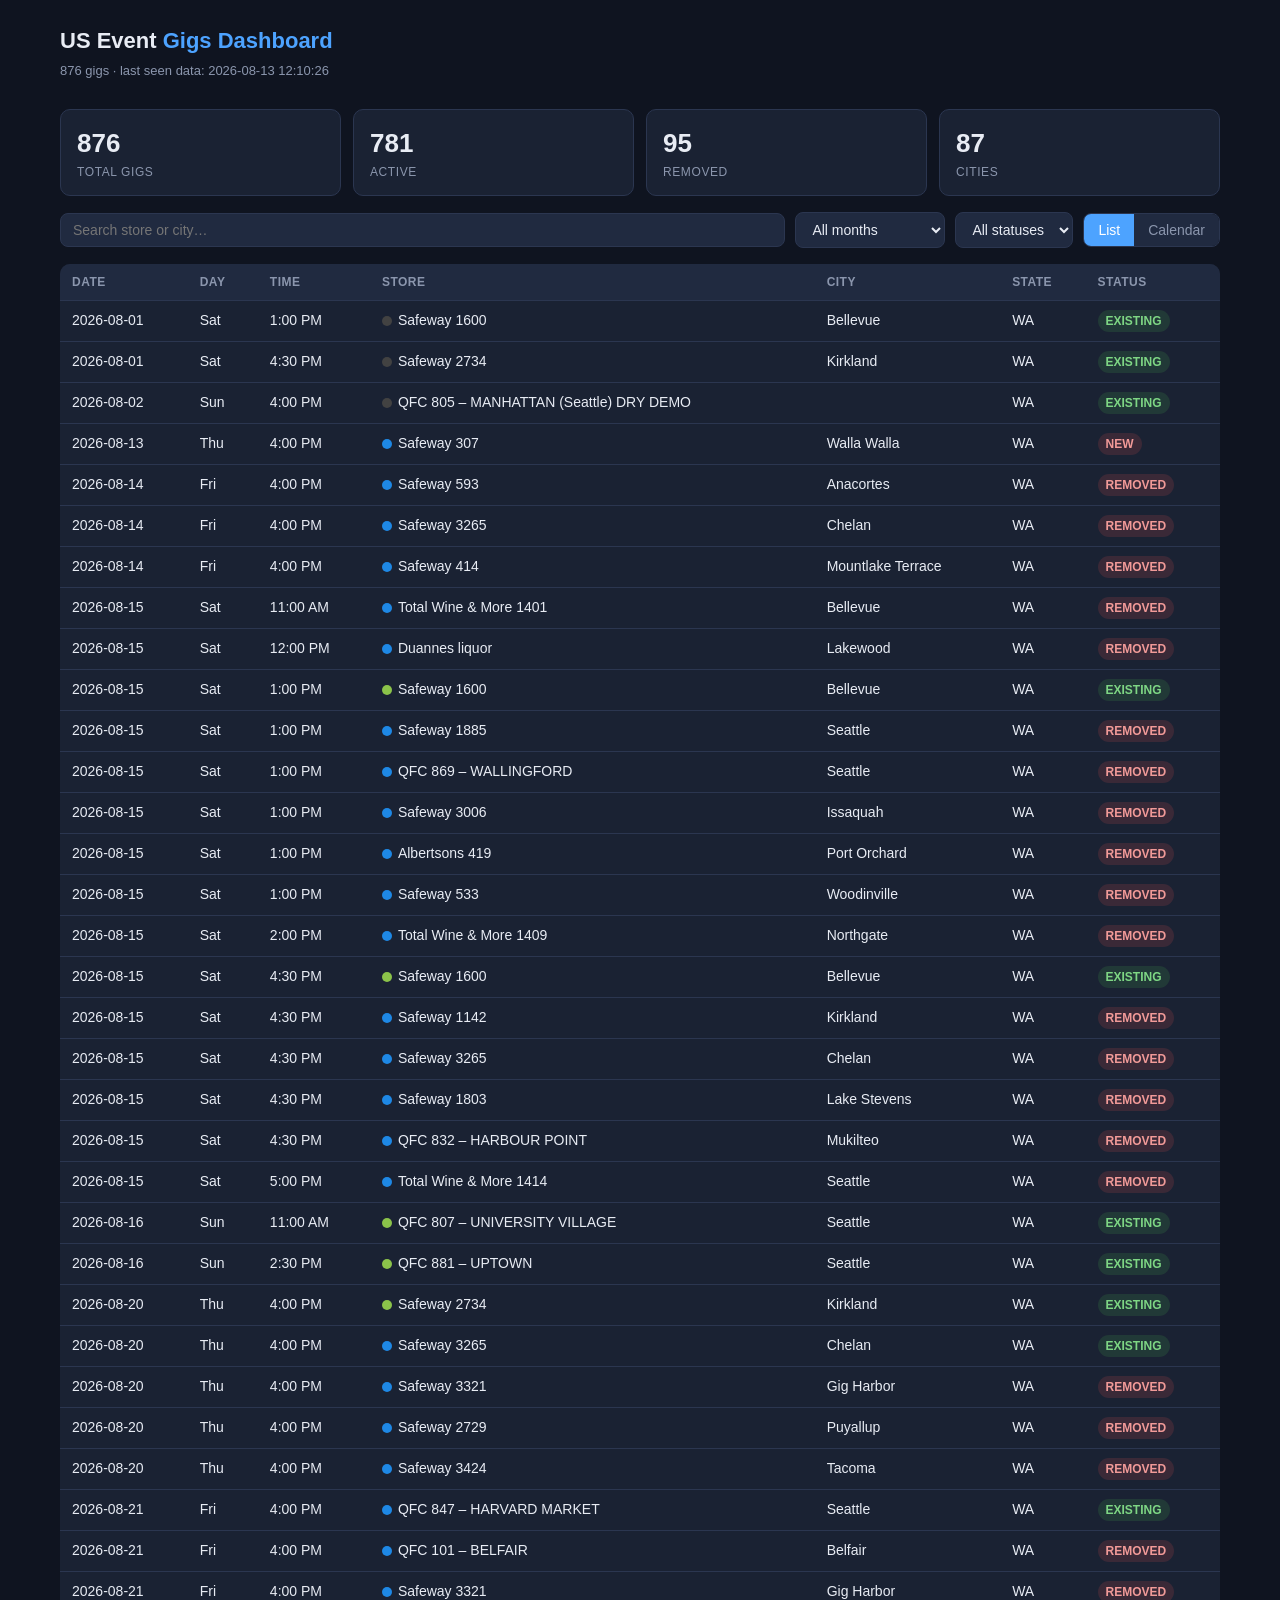
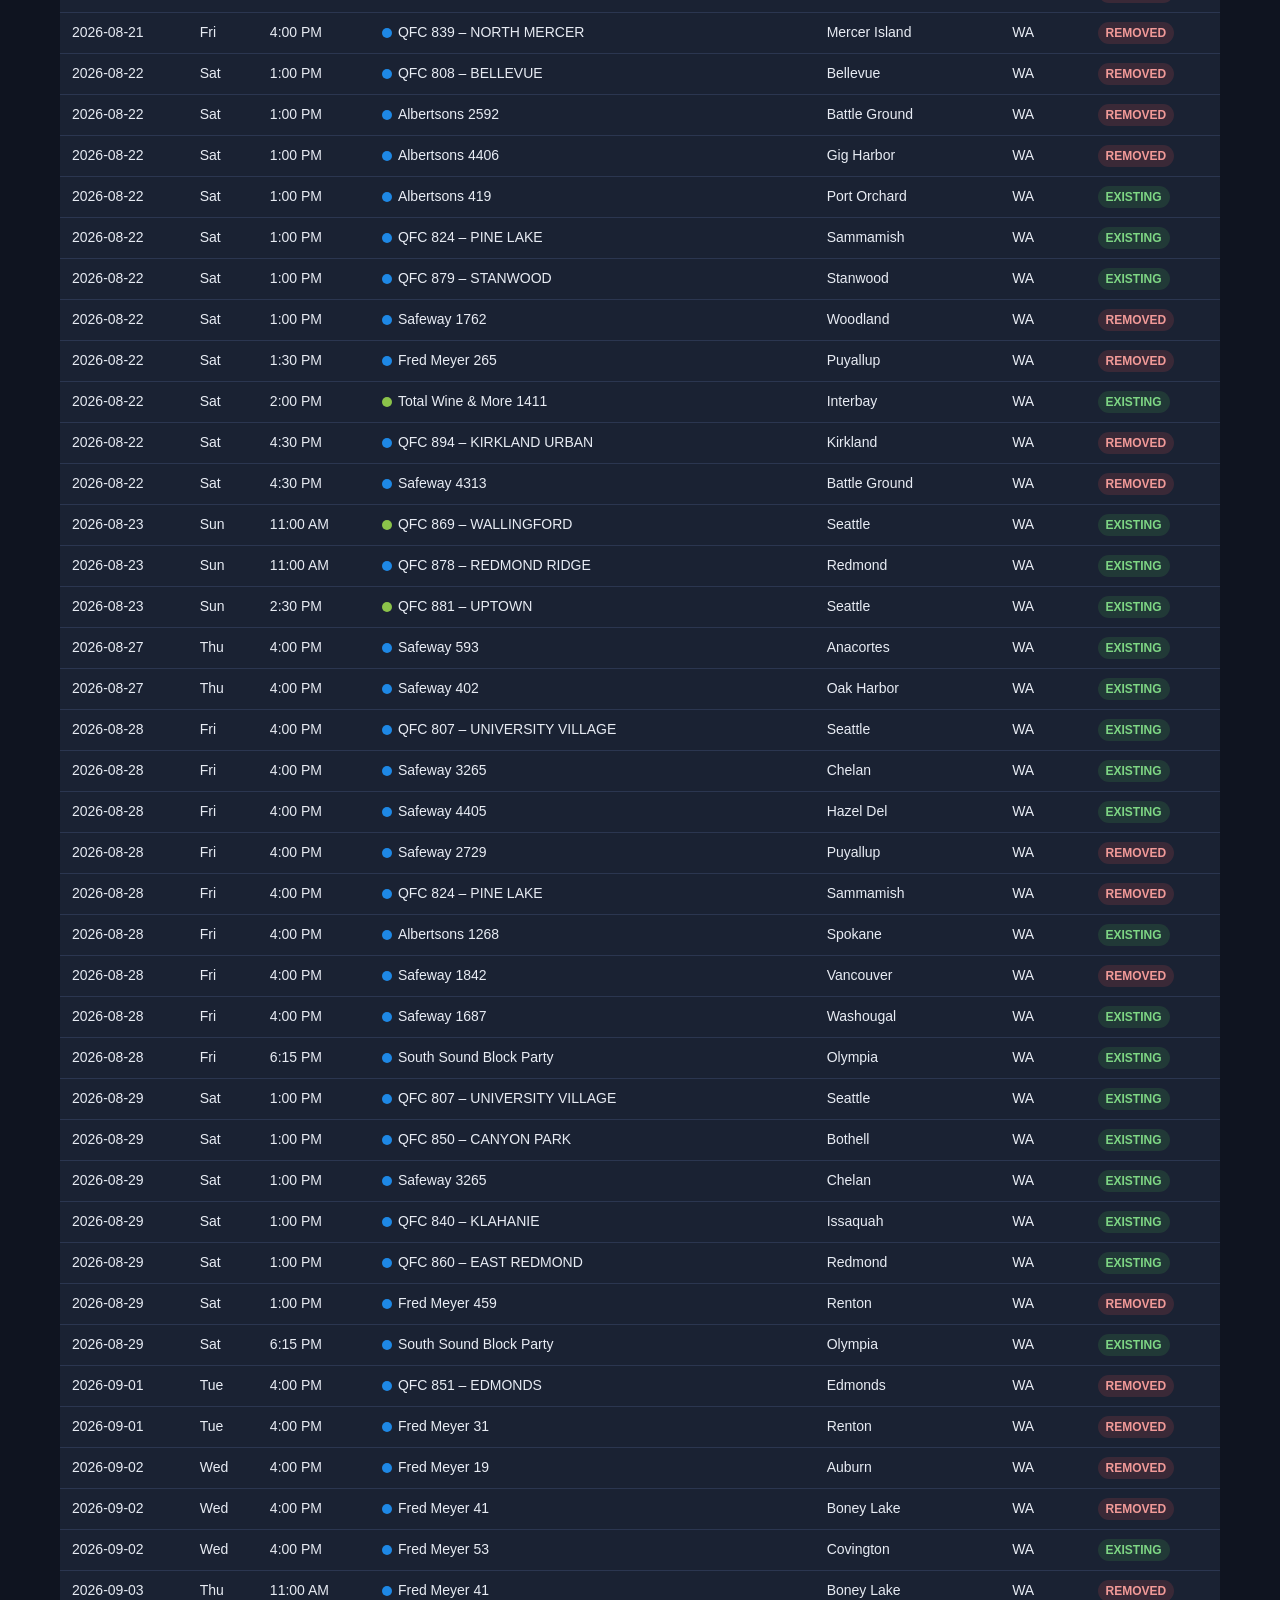
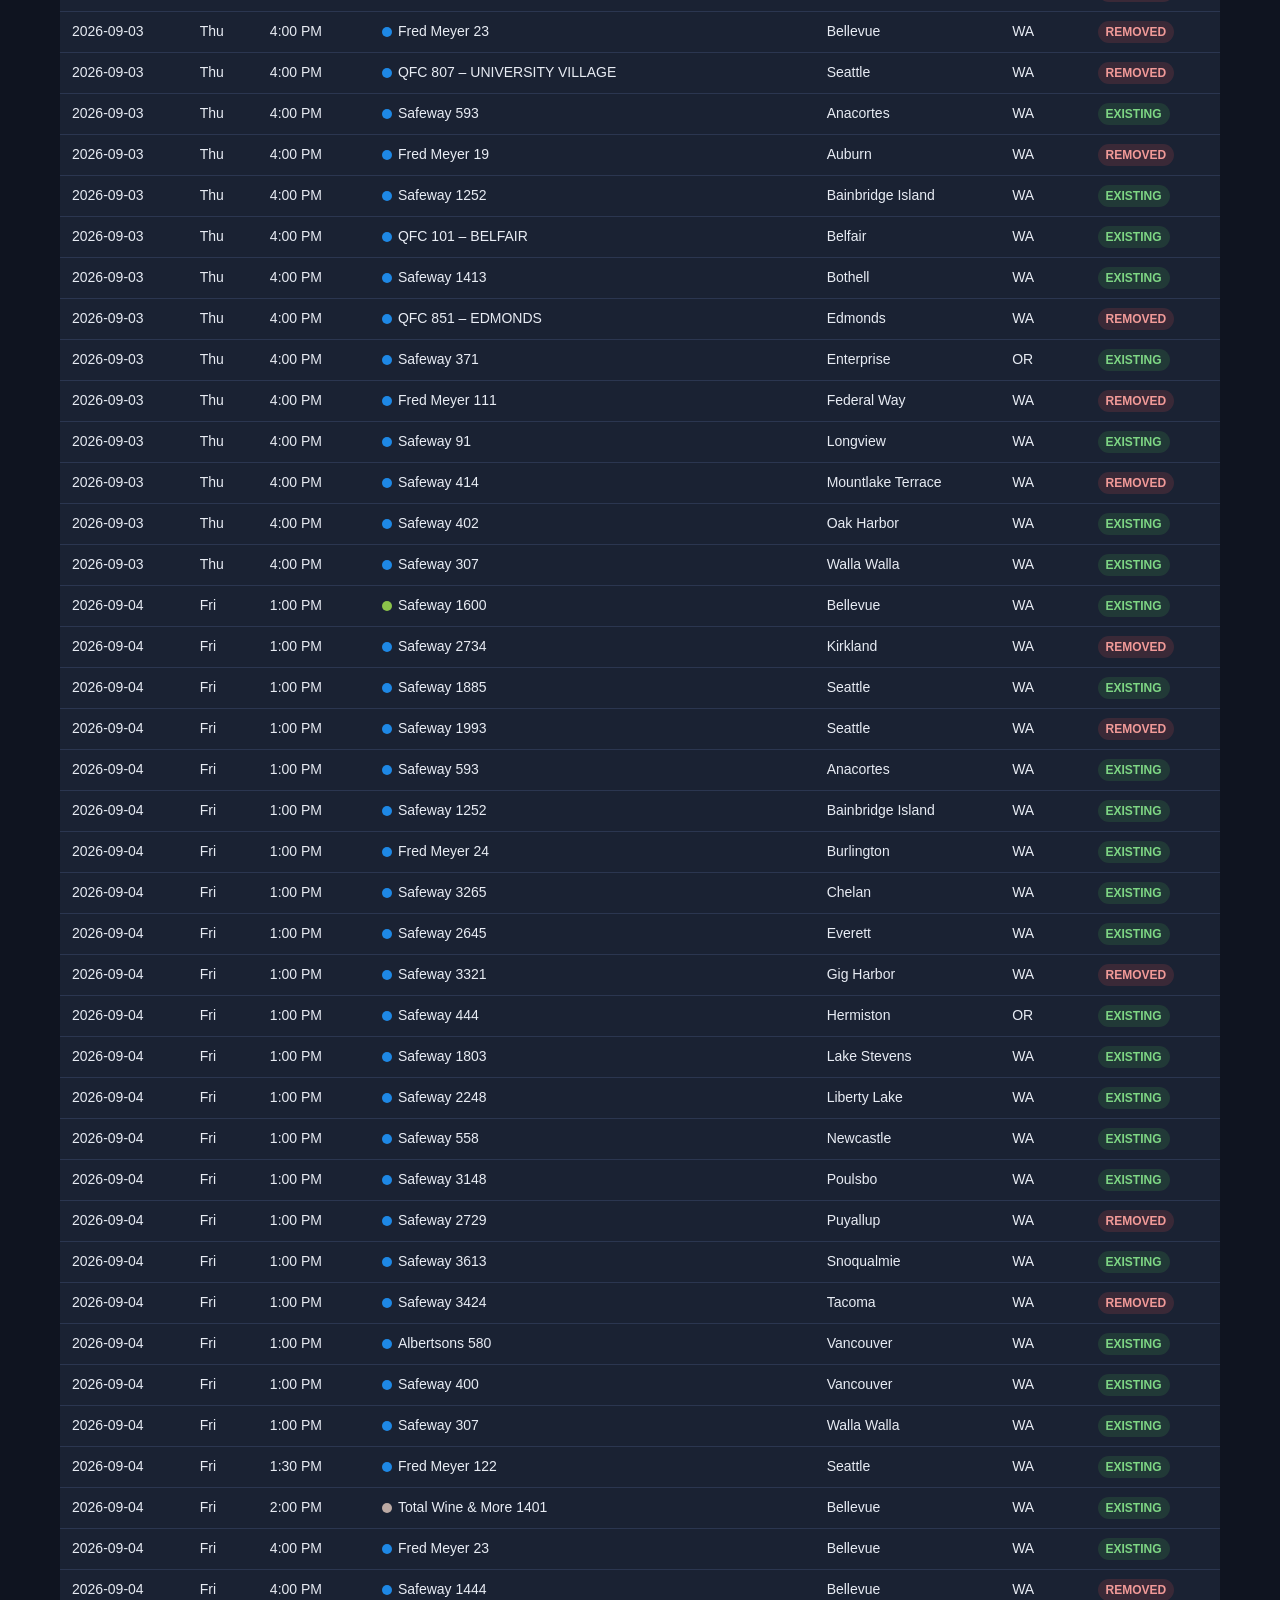
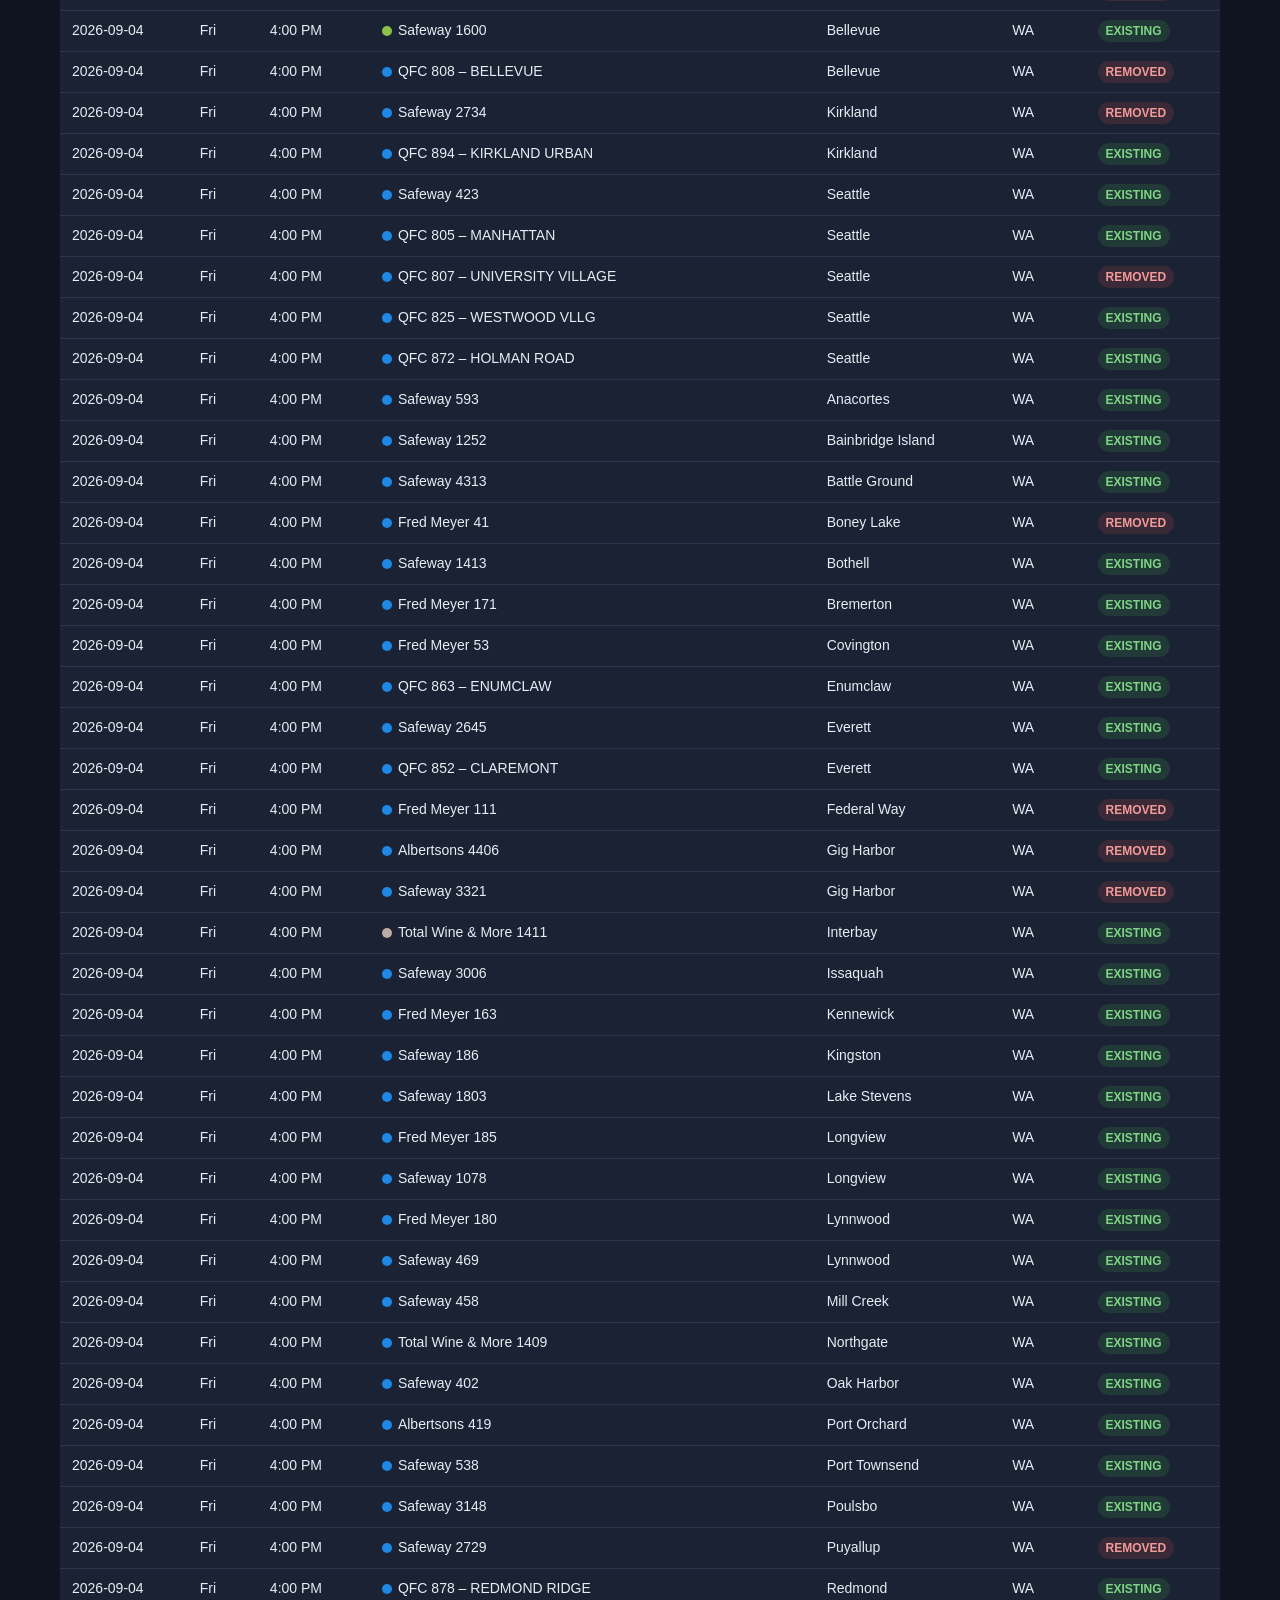
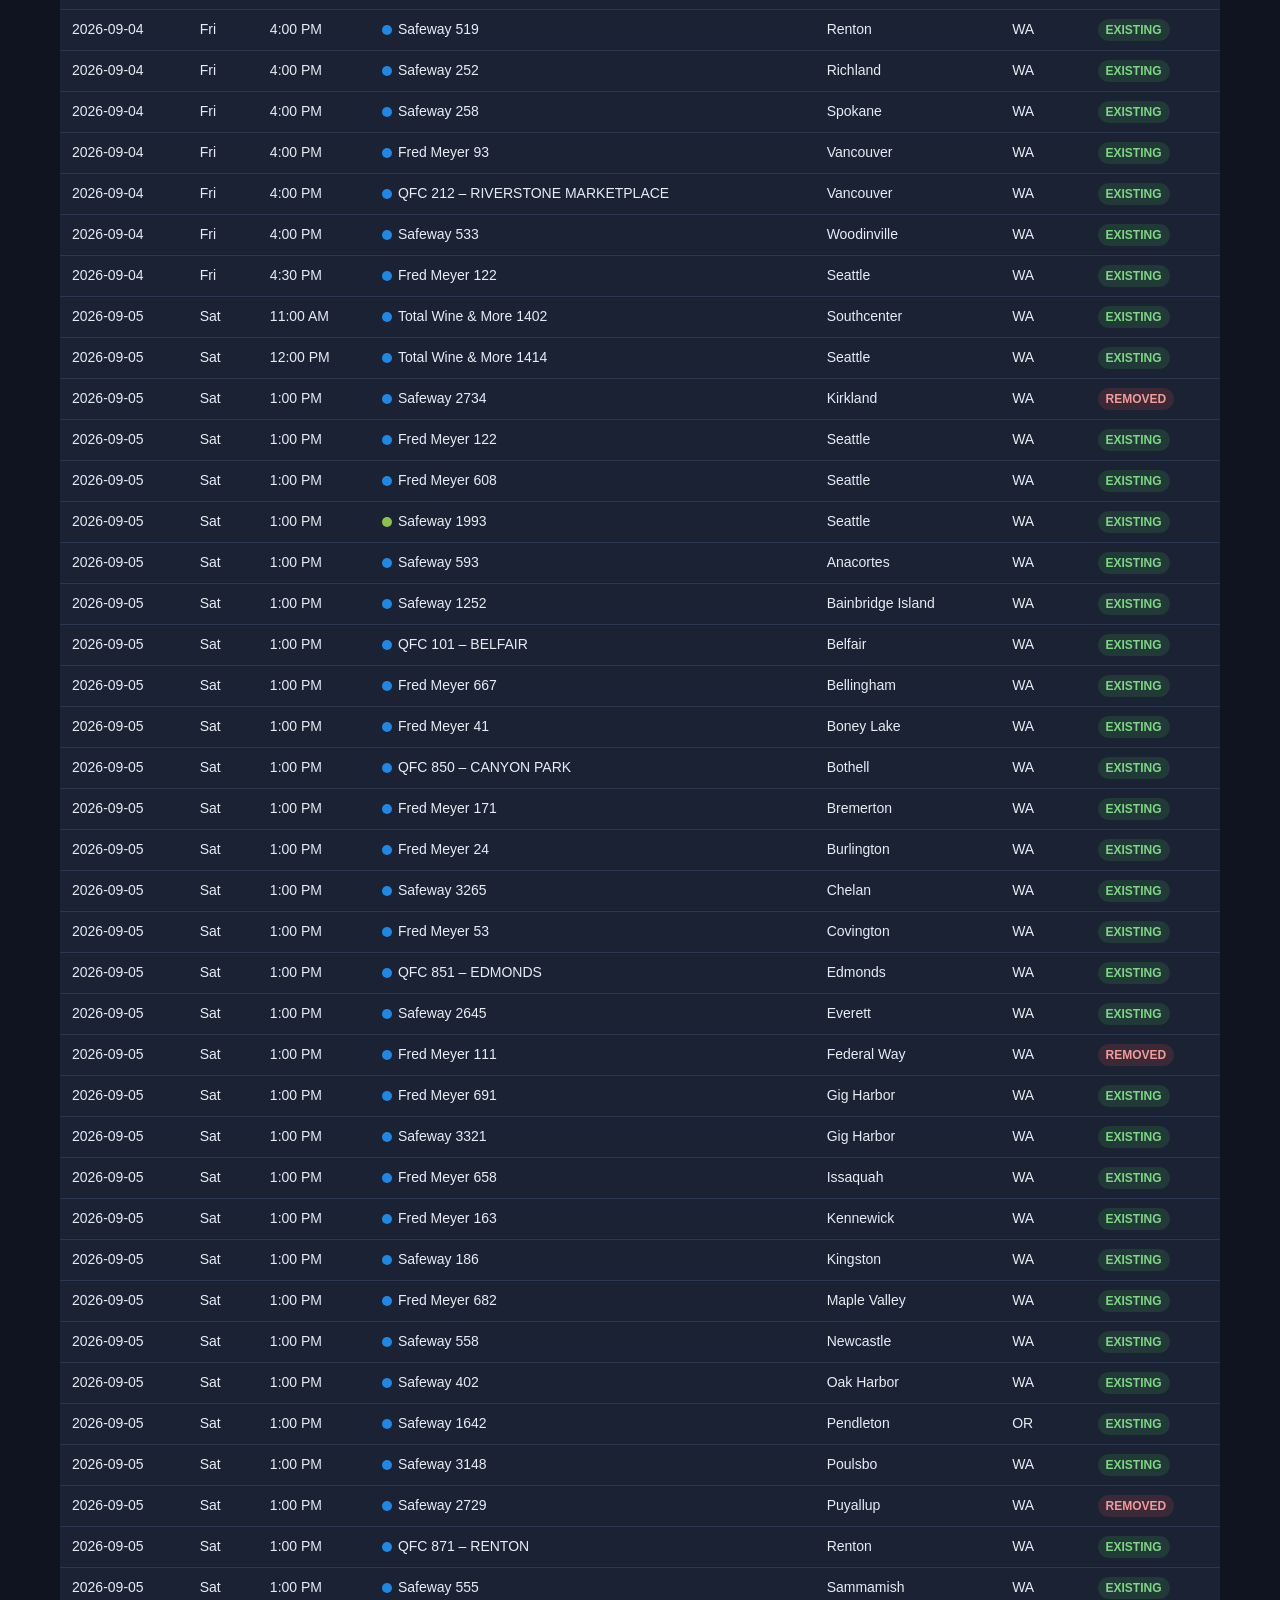
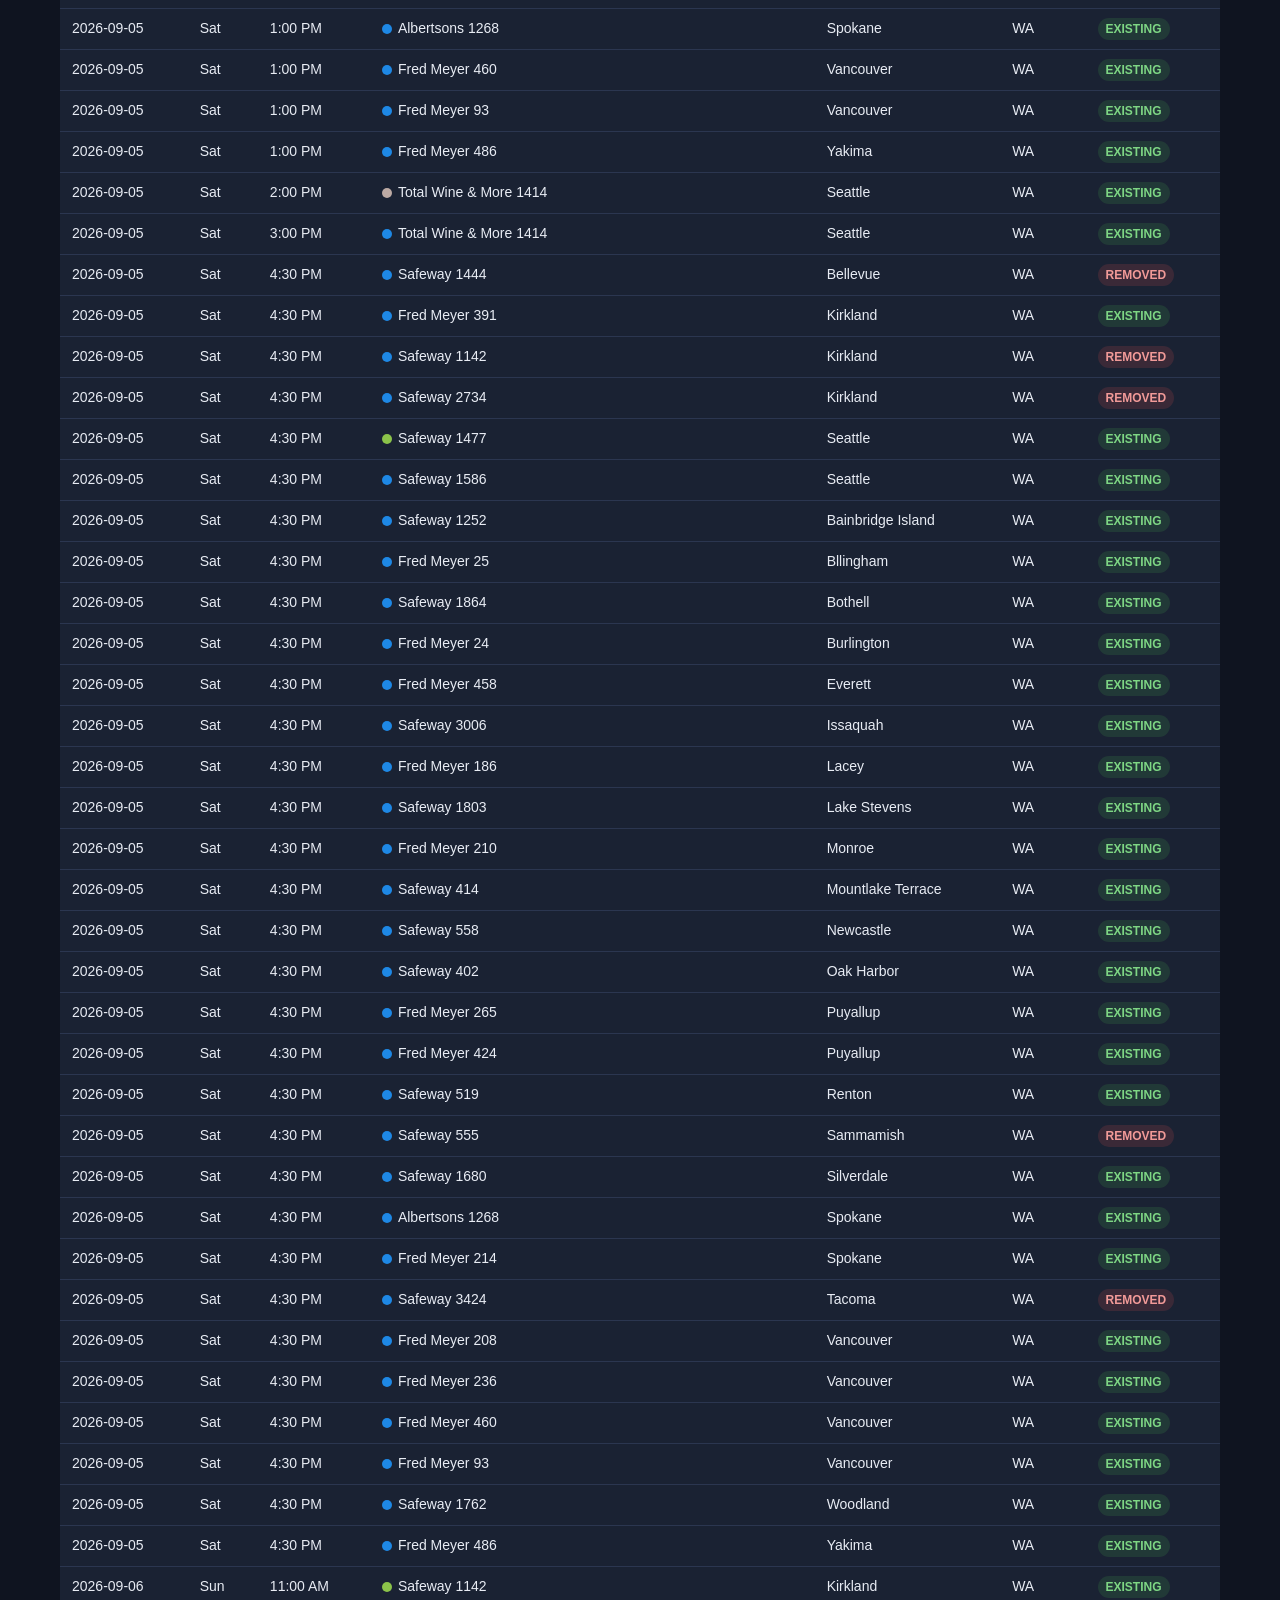
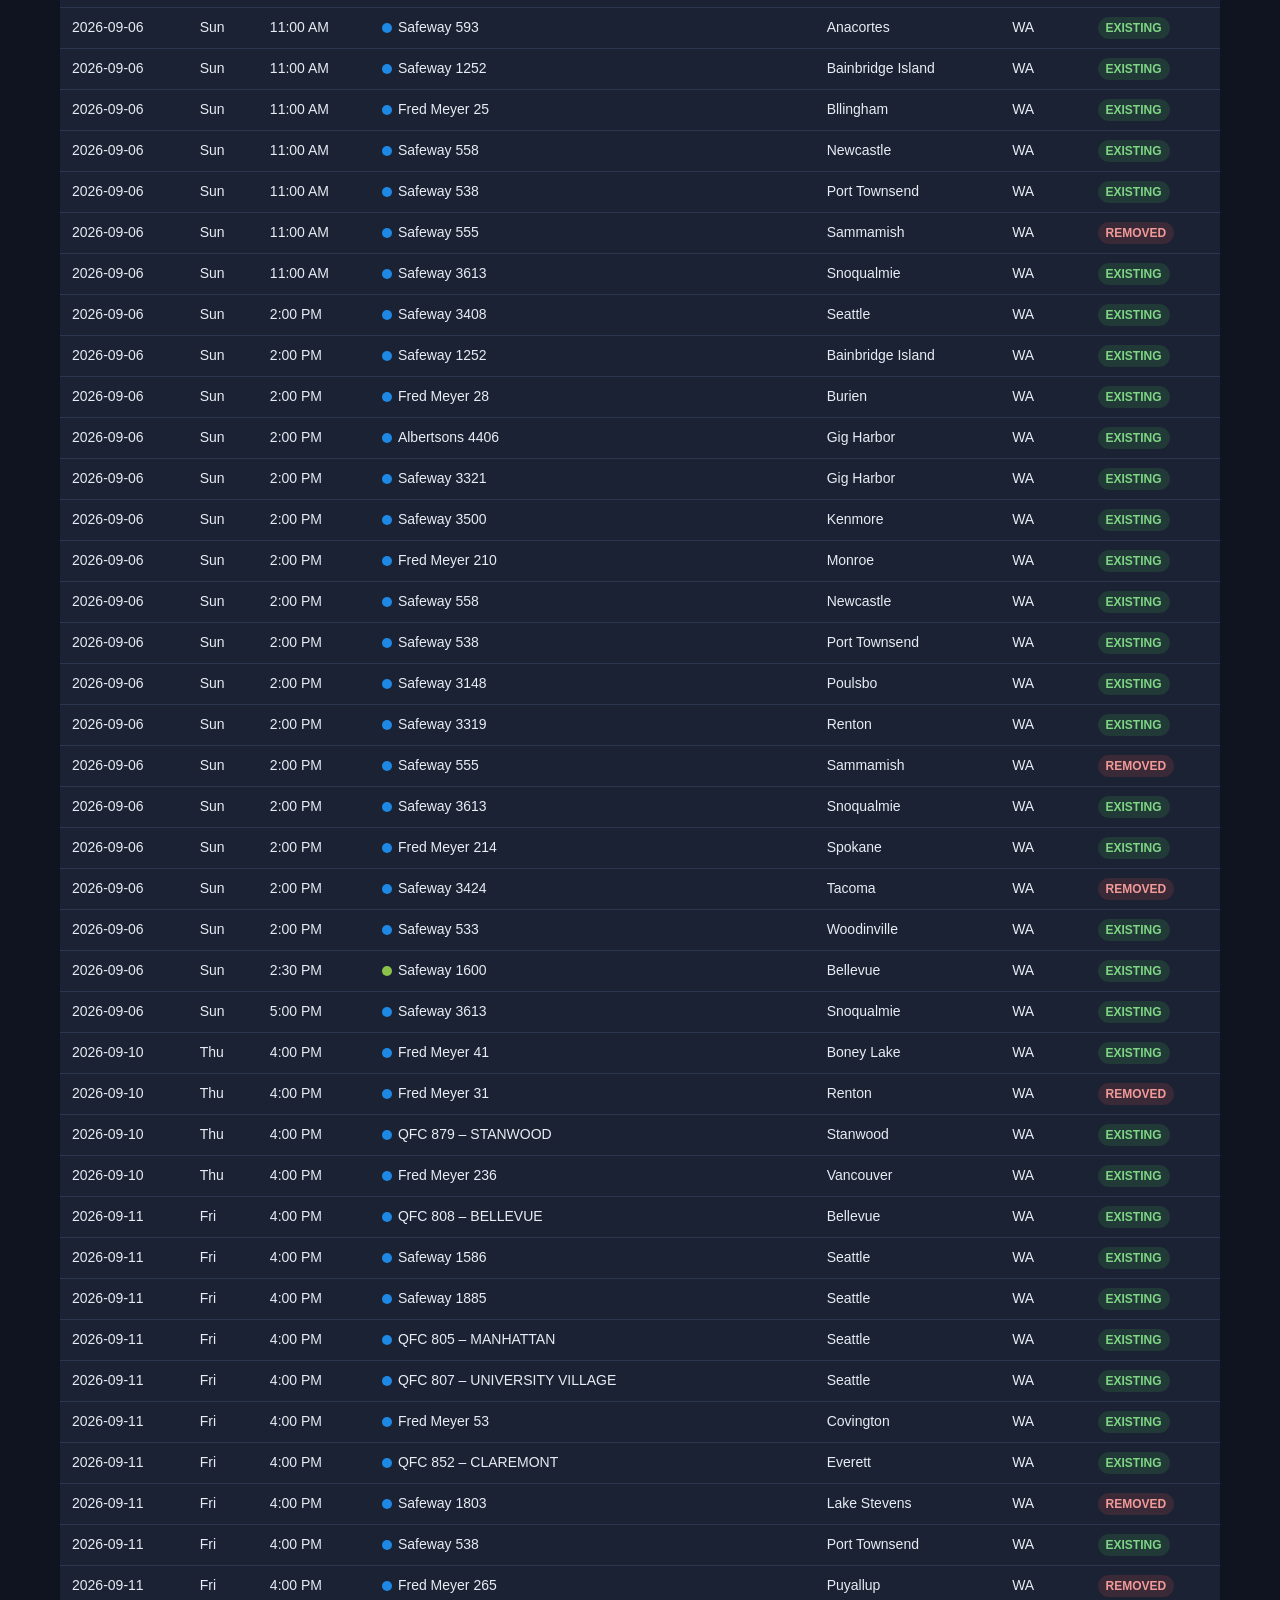
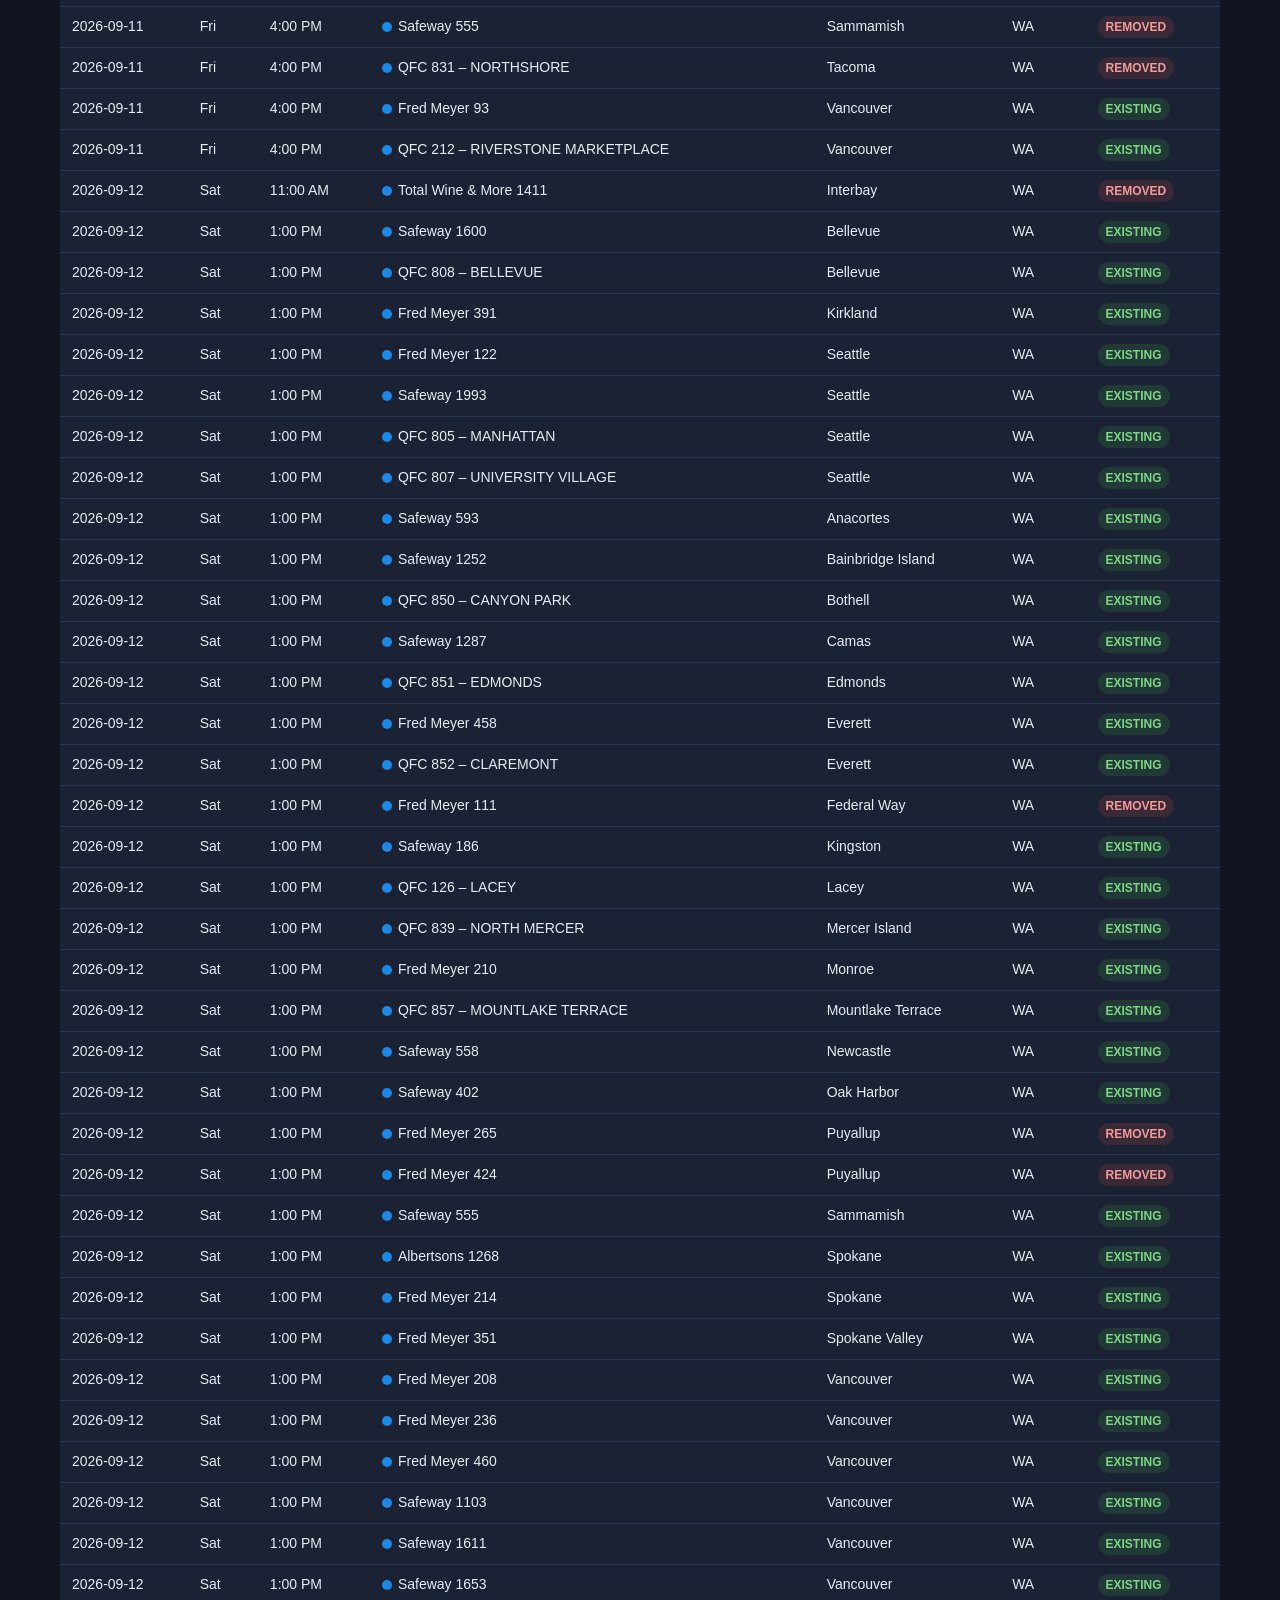
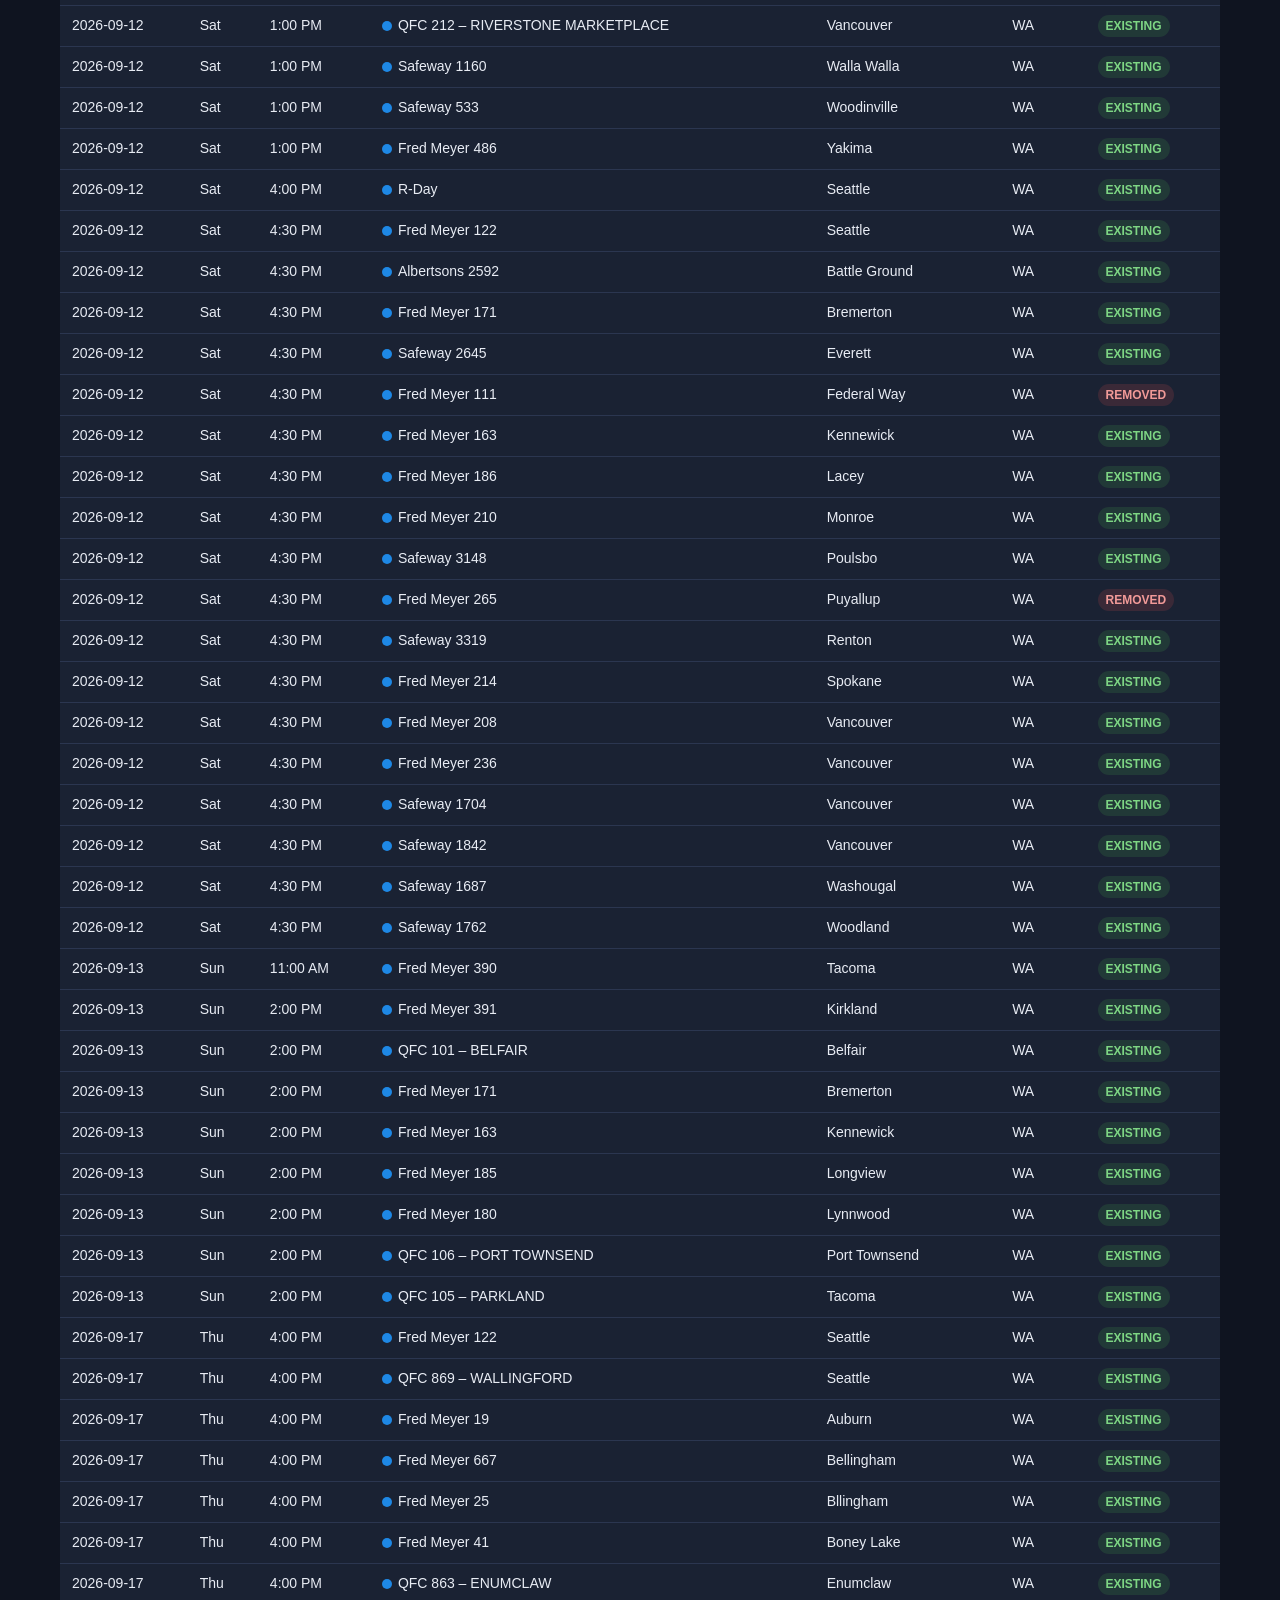
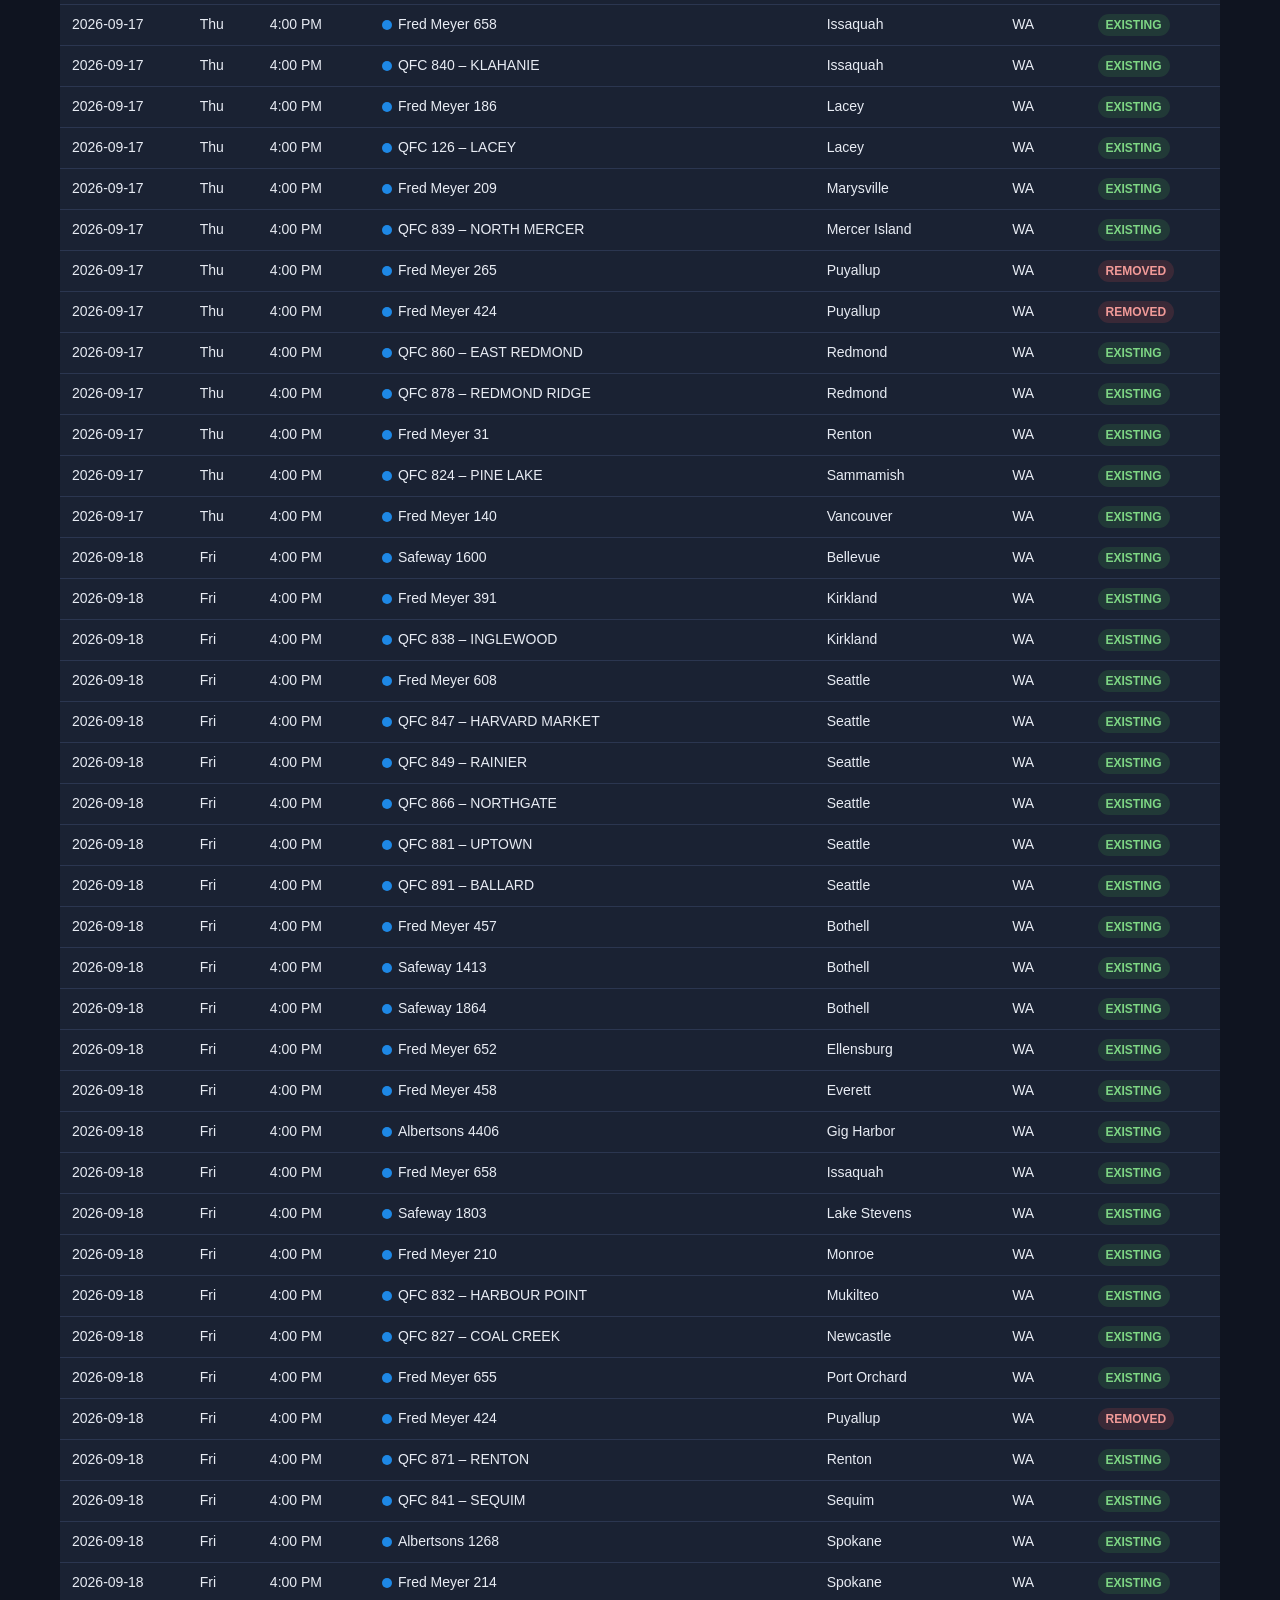
==== docs/index.html @ 90299a0c "Initial commit: US Event automation + GitHub Pages dashboard Co-authored-by: Copilot App <223556219+" ====
<!DOCTYPE html>
<html lang="en">
<head>
<meta charset="UTF-8">
<meta name="viewport" content="width=device-width, initial-scale=1.0">
<title>US Event Gigs Dashboard</title>
<style>
  :root {
    --bg: #0f1420; --card: #1a2233; --card2: #202a40; --text: #e8ecf4;
    --muted: #8b96ad; --accent: #4da3ff; --green: #43a047; --blue: #1e88e5;
    --red: #ef5350; --border: #2b3650;
  }
  * { box-sizing: border-box; margin: 0; padding: 0; }
  body { background: var(--bg); color: var(--text); font: 15px/1.5 -apple-system, BlinkMacSystemFont, "Segoe UI", Roboto, sans-serif; }
  header { padding: 24px 20px 12px; max-width: 1200px; margin: 0 auto; }
  h1 { font-size: 22px; font-weight: 700; }
  h1 span { color: var(--accent); }
  .sub { color: var(--muted); font-size: 13px; margin-top: 4px; }
  .wrap { max-width: 1200px; margin: 0 auto; padding: 0 20px 60px; }
  .stats { display: grid; grid-template-columns: repeat(auto-fit, minmax(140px, 1fr)); gap: 12px; margin: 16px 0; }
  .stat { background: var(--card); border: 1px solid var(--border); border-radius: 10px; padding: 14px 16px; }
  .stat .n { font-size: 26px; font-weight: 700; }
  .stat .l { color: var(--muted); font-size: 12px; text-transform: uppercase; letter-spacing: .05em; }
  .filters { display: flex; flex-wrap: wrap; gap: 10px; margin: 16px 0; align-items: center; }
  select, input[type=search] { background: var(--card2); color: var(--text); border: 1px solid var(--border); border-radius: 8px; padding: 8px 12px; font-size: 14px; }
  input[type=search] { flex: 1; min-width: 180px; }
  .toggle { display: flex; gap: 0; border: 1px solid var(--border); border-radius: 8px; overflow: hidden; }
  .toggle button { background: var(--card2); color: var(--muted); border: 0; padding: 8px 14px; font-size: 14px; cursor: pointer; }
  .toggle button.on { background: var(--accent); color: #fff; }
  table { width: 100%; border-collapse: collapse; background: var(--card); border-radius: 10px; overflow: hidden; }
  th, td { padding: 9px 12px; text-align: left; font-size: 14px; border-bottom: 1px solid var(--border); }
  th { background: var(--card2); color: var(--muted); font-size: 12px; text-transform: uppercase; letter-spacing: .04em; }
  tr:hover td { background: var(--card2); }
  .badge { display: inline-block; padding: 2px 8px; border-radius: 20px; font-size: 12px; font-weight: 600; }
  .b-existing { background: rgba(67,160,71,.18); color: #7ed684; }
  .b-removed { background: rgba(239,83,80,.15); color: #f19a98; }
  .dot { display: inline-block; width: 10px; height: 10px; border-radius: 50%; margin-right: 6px; vertical-align: middle; }
  .month-head { margin: 26px 0 10px; font-size: 17px; font-weight: 700; color: var(--accent); }
  .cal { display: grid; grid-template-columns: repeat(7, 1fr); gap: 6px; margin-bottom: 8px; }
  .cal .dow { color: var(--muted); font-size: 11px; text-transform: uppercase; text-align: center; padding: 4px 0; }
  .cell { background: var(--card); border: 1px solid var(--border); border-radius: 8px; min-height: 84px; padding: 5px; font-size: 11px; }
  .cell.empty { background: transparent; border-color: transparent; }
  .cell .d { color: var(--muted); font-weight: 700; margin-bottom: 3px; }
  .ev { border-radius: 4px; padding: 2px 5px; margin-bottom: 3px; color: #fff; font-size: 10.5px; line-height: 1.3; overflow: hidden; text-overflow: ellipsis; white-space: nowrap; }
  .more { color: var(--accent); font-size: 10.5px; }
  footer { color: var(--muted); font-size: 12px; text-align: center; padding: 20px; }
  @media (max-width: 720px) { .cell { min-height: 56px; } th:nth-child(n+6), td:nth-child(n+6) { display: none; } }
</style>
</head>
<body>
<header>
  <h1>US Event <span>Gigs Dashboard</span></h1>
  <div class="sub" id="updated">Loading…</div>
</header>
<div class="wrap">
  <div class="stats" id="stats"></div>
  <div class="filters">
    <input type="search" id="q" placeholder="Search store or city…">
    <select id="month"></select>
    <select id="status">
      <option value="">All statuses</option>
      <option value="EXISTING">Existing</option>
      <option value="REMOVED">Removed</option>
    </select>
    <div class="toggle">
      <button id="btnList" class="on">List</button>
      <button id="btnCal">Calendar</button>
    </div>
  </div>
  <div id="content"></div>
</div>
<footer>Generated from US Event Management calendar scrape · static snapshot</footer>
<script>
let GIGS = [], view = 'list';
const $ = id => document.getElementById(id);
const esc = s => (s||'').replace(/[&<>"]/g, c => ({'&':'&amp;','<':'&lt;','>':'&gt;','"':'&quot;'}[c]));

fetch('data.json').then(r => r.json()).then(d => {
  GIGS = d.gigs;
  const last = GIGS.reduce((m,g) => g.lastSeen > m ? g.lastSeen : m, '');
  $('updated').textContent = `${GIGS.length} gigs · last seen data: ${last.replace('T',' ')}`;
  const months = [...new Set(GIGS.map(g => g.date.slice(0,7)))].sort();
  $('month').innerHTML = '<option value="">All months</option>' + months.map(m =>
    `<option value="${m}">${new Date(m+'-15').toLocaleString('en-US',{month:'long',year:'numeric'})}</option>`).join('');
  render();
});

['q','month','status'].forEach(id => $(id).addEventListener('input', render));
$('btnList').onclick = () => { view='list'; swap(); };
$('btnCal').onclick = () => { view='cal'; swap(); };
function swap(){ $('btnList').classList.toggle('on', view==='list'); $('btnCal').classList.toggle('on', view==='cal'); render(); }

function filtered() {
  const q = $('q').value.toLowerCase(), m = $('month').value, s = $('status').value;
  return GIGS.filter(g =>
    (!m || g.date.startsWith(m)) && (!s || g.status === s) &&
    (!q || (g.store + ' ' + g.city + ' ' + g.storeNum).toLowerCase().includes(q)));
}

function render() {
  const rows = filtered();
  const ex = rows.filter(g => g.status === 'EXISTING').length;
  const cities = new Set(rows.map(g => g.city)).size;
  $('stats').innerHTML = [
    ['Total gigs', rows.length], ['Active', ex], ['Removed', rows.length - ex], ['Cities', cities]
  ].map(([l,n]) => `<div class="stat"><div class="n">${n}</div><div class="l">${l}</div></div>`).join('');
  $('content').innerHTML = view === 'list' ? listHTML(rows) : calHTML(rows);
}

function listHTML(rows) {
  if (!rows.length) return '<p style="color:var(--muted)">No gigs match.</p>';
  return `<table><thead><tr><th>Date</th><th>Day</th><th>Time</th><th>Store</th><th>City</th><th>State</th><th>Status</th></tr></thead><tbody>` +
    rows.map(g => `<tr>
      <td>${g.date}</td><td>${g.day.slice(0,3)}</td><td>${g.time}</td>
      <td><span class="dot" style="background:${esc(g.color)||'#1e88e5'}"></span>${esc(g.store)}${g.storeNum ? ' ' + esc(g.storeNum) : ''}</td>
      <td>${esc(g.city)}</td><td>${esc(g.state)}</td>
      <td><span class="badge ${g.status==='EXISTING'?'b-existing':'b-removed'}">${esc(g.status)}</span></td>
    </tr>`).join('') + '</tbody></table>';
}

function calHTML(rows) {
  if (!rows.length) return '<p style="color:var(--muted)">No gigs match.</p>';
  const byMonth = {};
  rows.forEach(g => { const m = g.date.slice(0,7); (byMonth[m] ||= []).push(g); });
  return Object.keys(byMonth).sort().map(m => {
    const gigs = byMonth[m], byDay = {};
    gigs.forEach(g => (byDay[g.date] ||= []).push(g));
    const [y, mo] = m.split('-').map(Number);
    const first = new Date(y, mo-1, 1), days = new Date(y, mo, 0).getDate();
    let cells = '<div class="cal">' + ['Sun','Mon','Tue','Wed','Thu','Fri','Sat'].map(d=>`<div class="dow">${d}</div>`).join('');
    for (let i = 0; i < first.getDay(); i++) cells += '<div class="cell empty"></div>';
    for (let d = 1; d <= days; d++) {
      const key = `${m}-${String(d).padStart(2,'0')}`, evs = byDay[key] || [];
      const shown = evs.slice(0, 4);
      cells += `<div class="cell"><div class="d">${d}</div>` +
        shown.map(g => `<div class="ev" style="background:${esc(g.color)||'#1e88e5'}" title="${esc(g.time)} ${esc(g.store)} ${esc(g.storeNum)} (${esc(g.city)})">${esc(g.time.replace(':00',''))} ${esc(g.store)} ${esc(g.storeNum)}</div>`).join('') +
        (evs.length > 4 ? `<div class="more">+${evs.length - 4} more</div>` : '') + '</div>';
    }
    cells += '</div>';
    const label = first.toLocaleString('en-US', {month:'long', year:'numeric'});
    return `<div class="month-head">${label} · ${gigs.length} gigs</div>` + cells;
  }).join('');
}
</script>
</body>
</html>
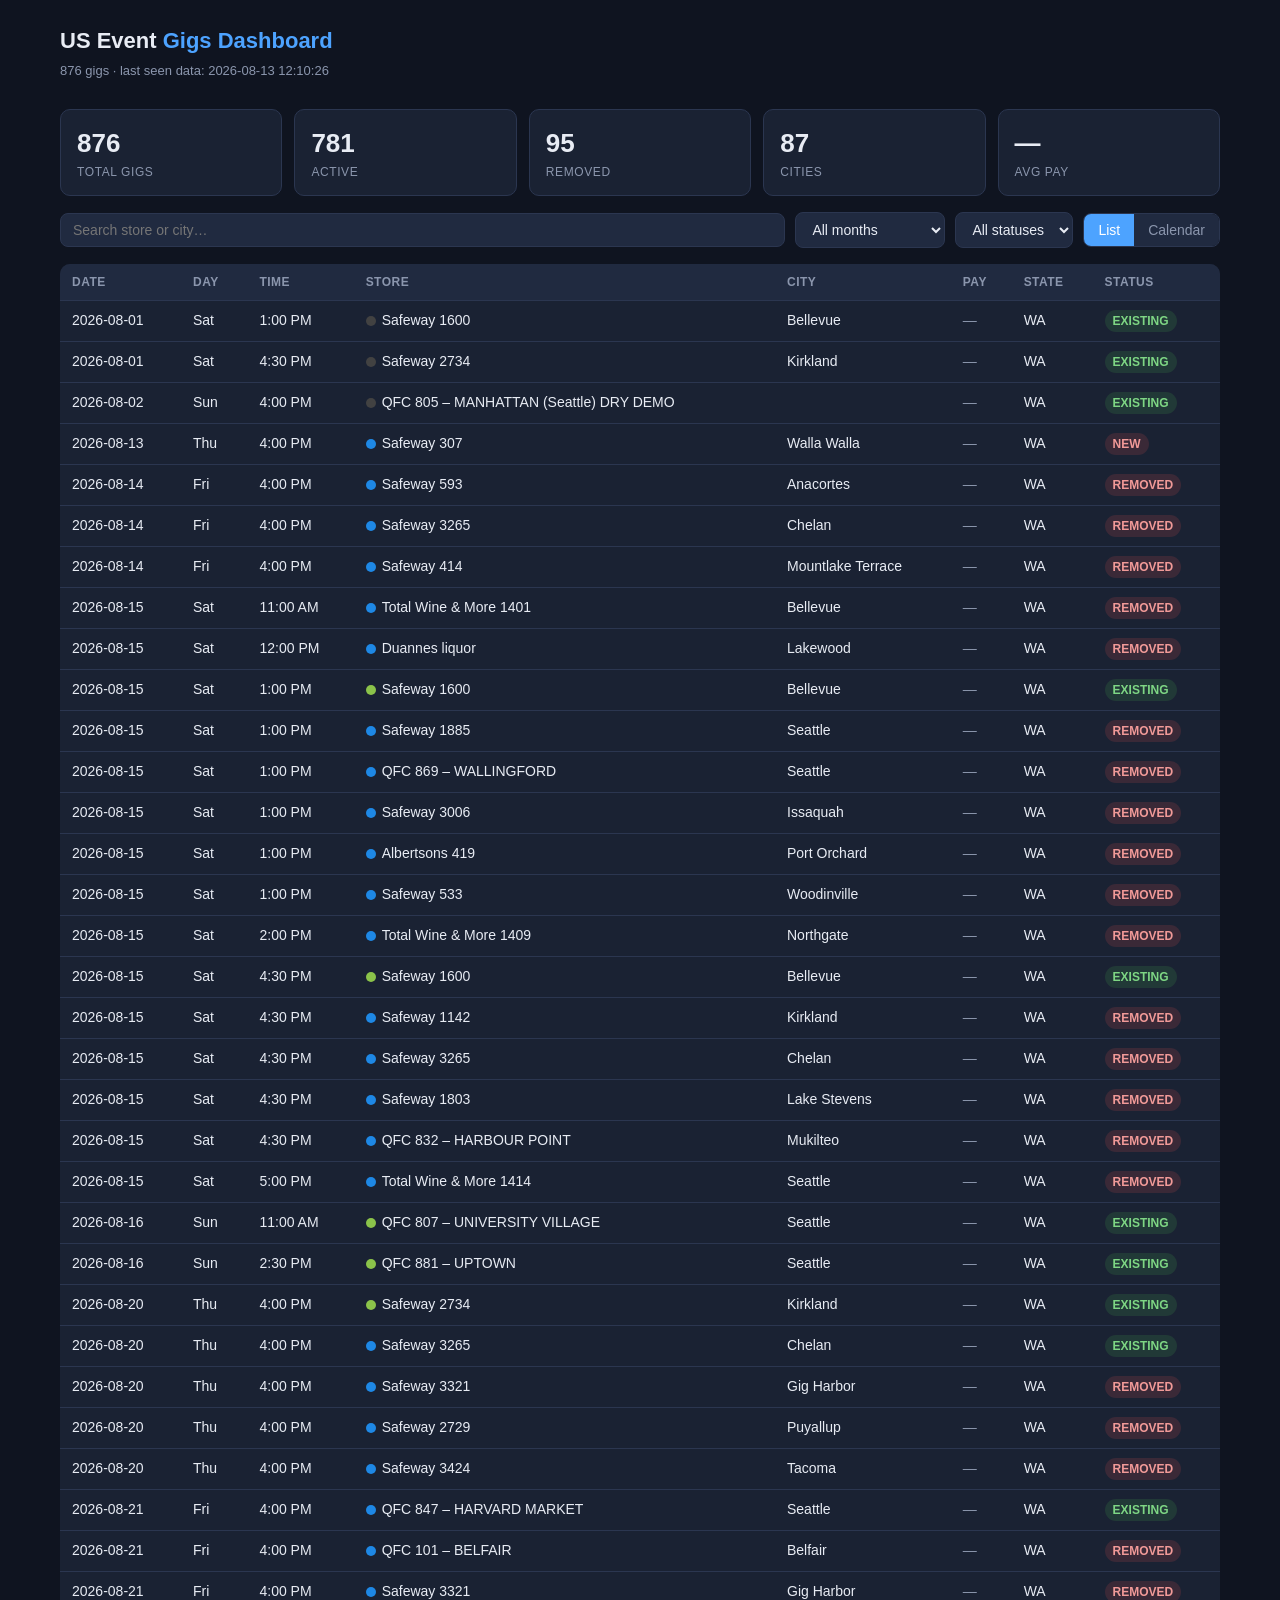
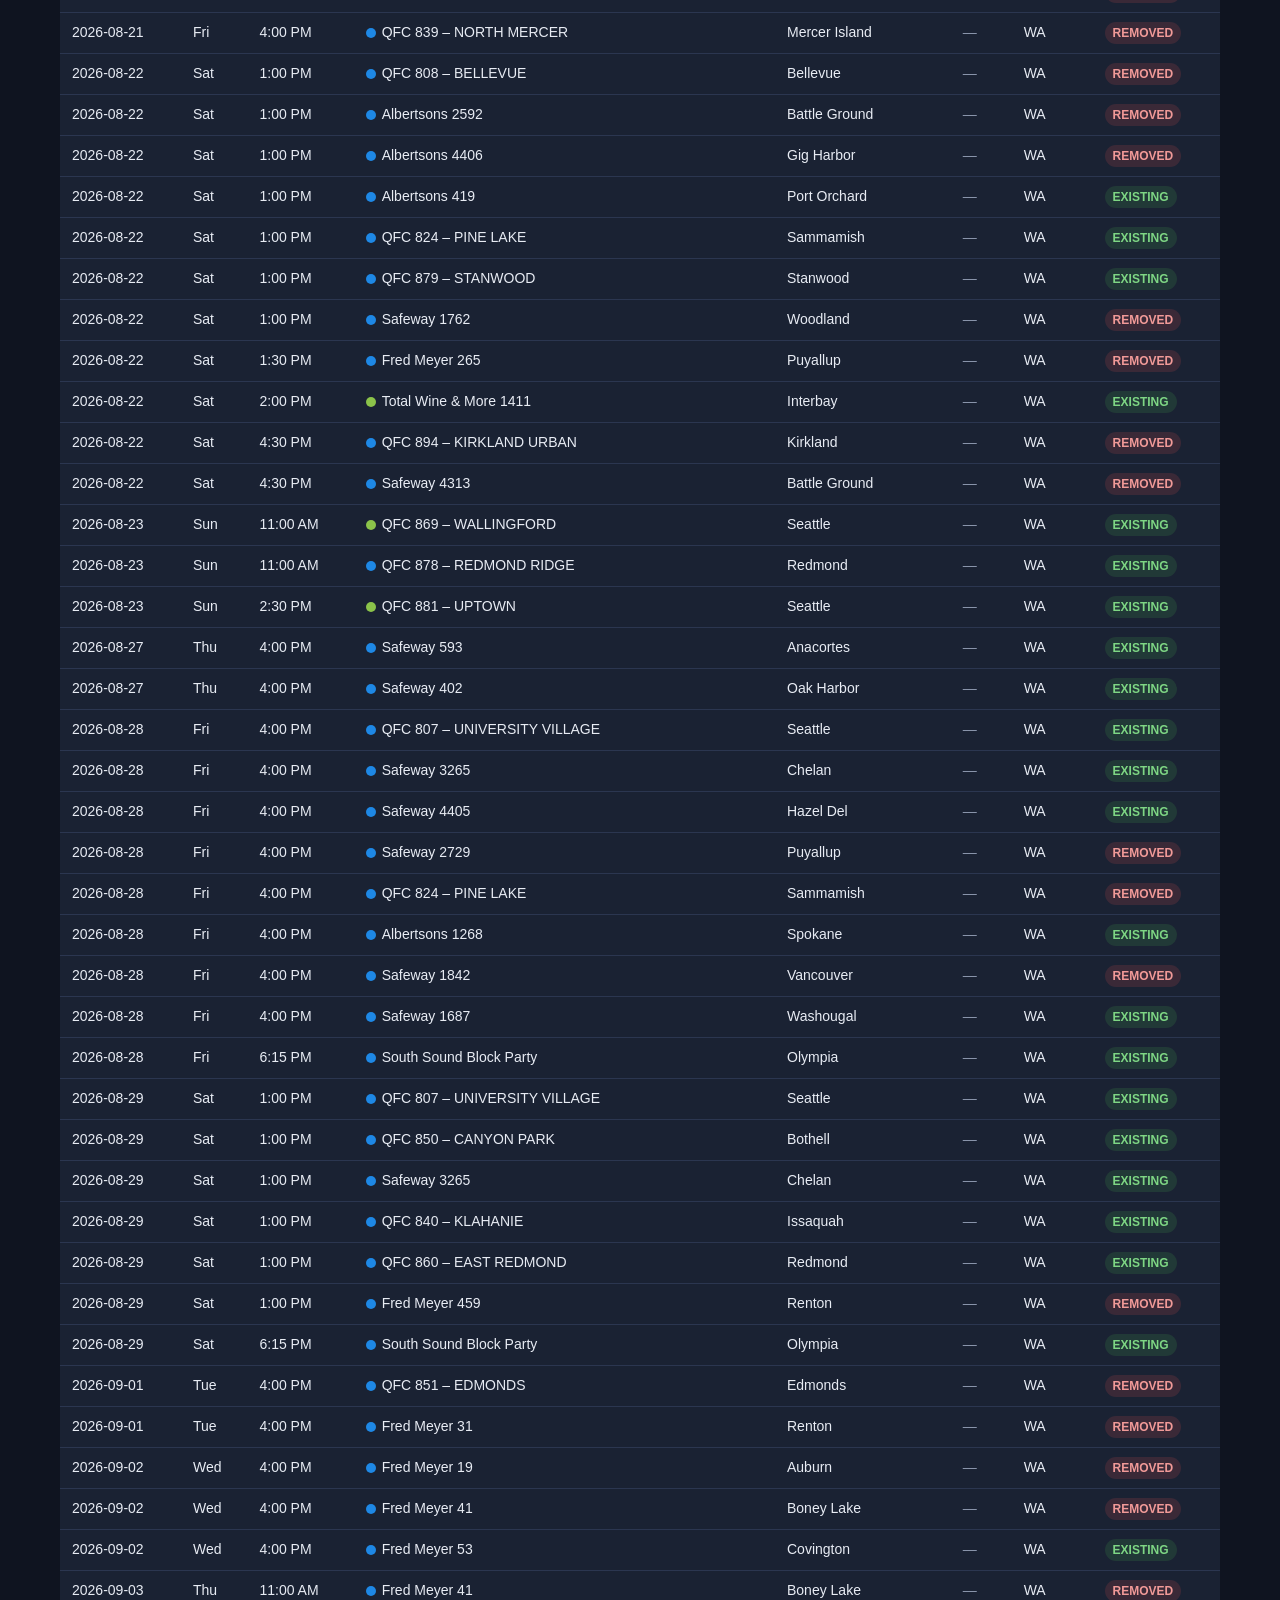
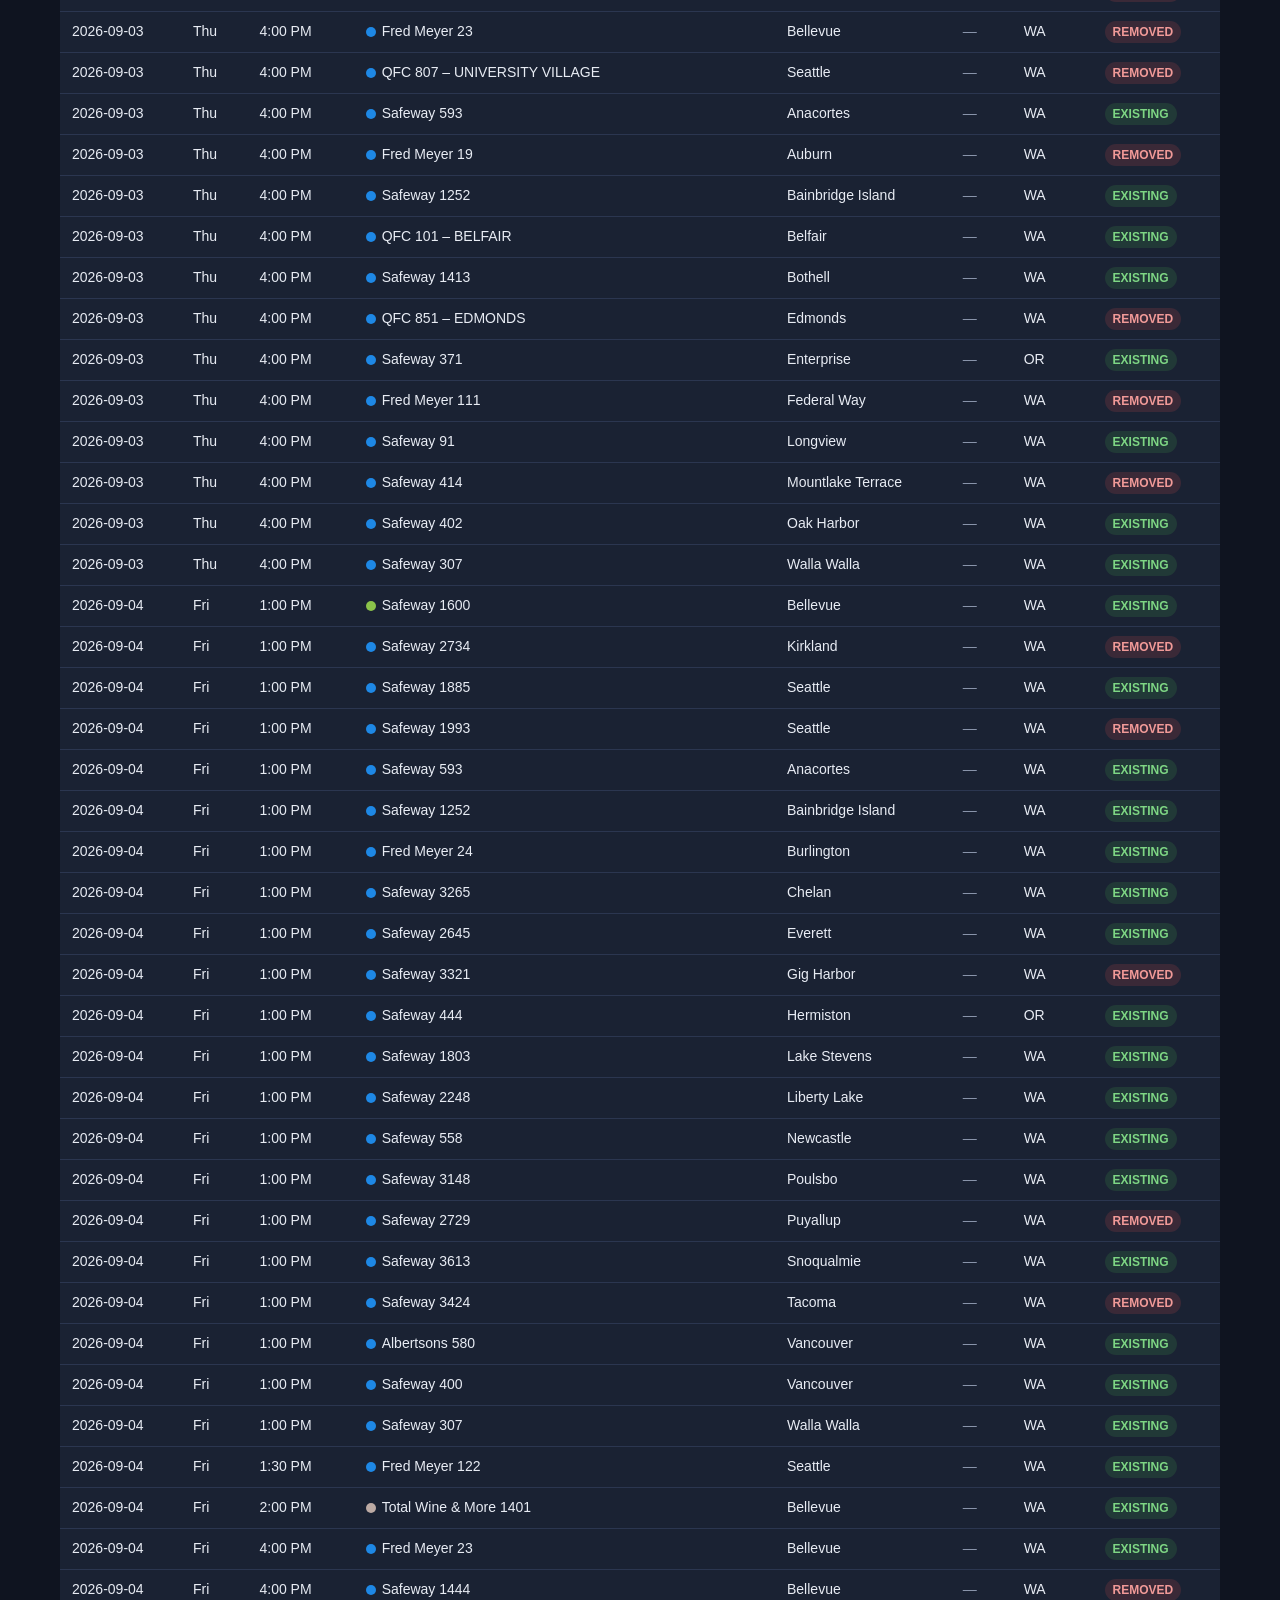
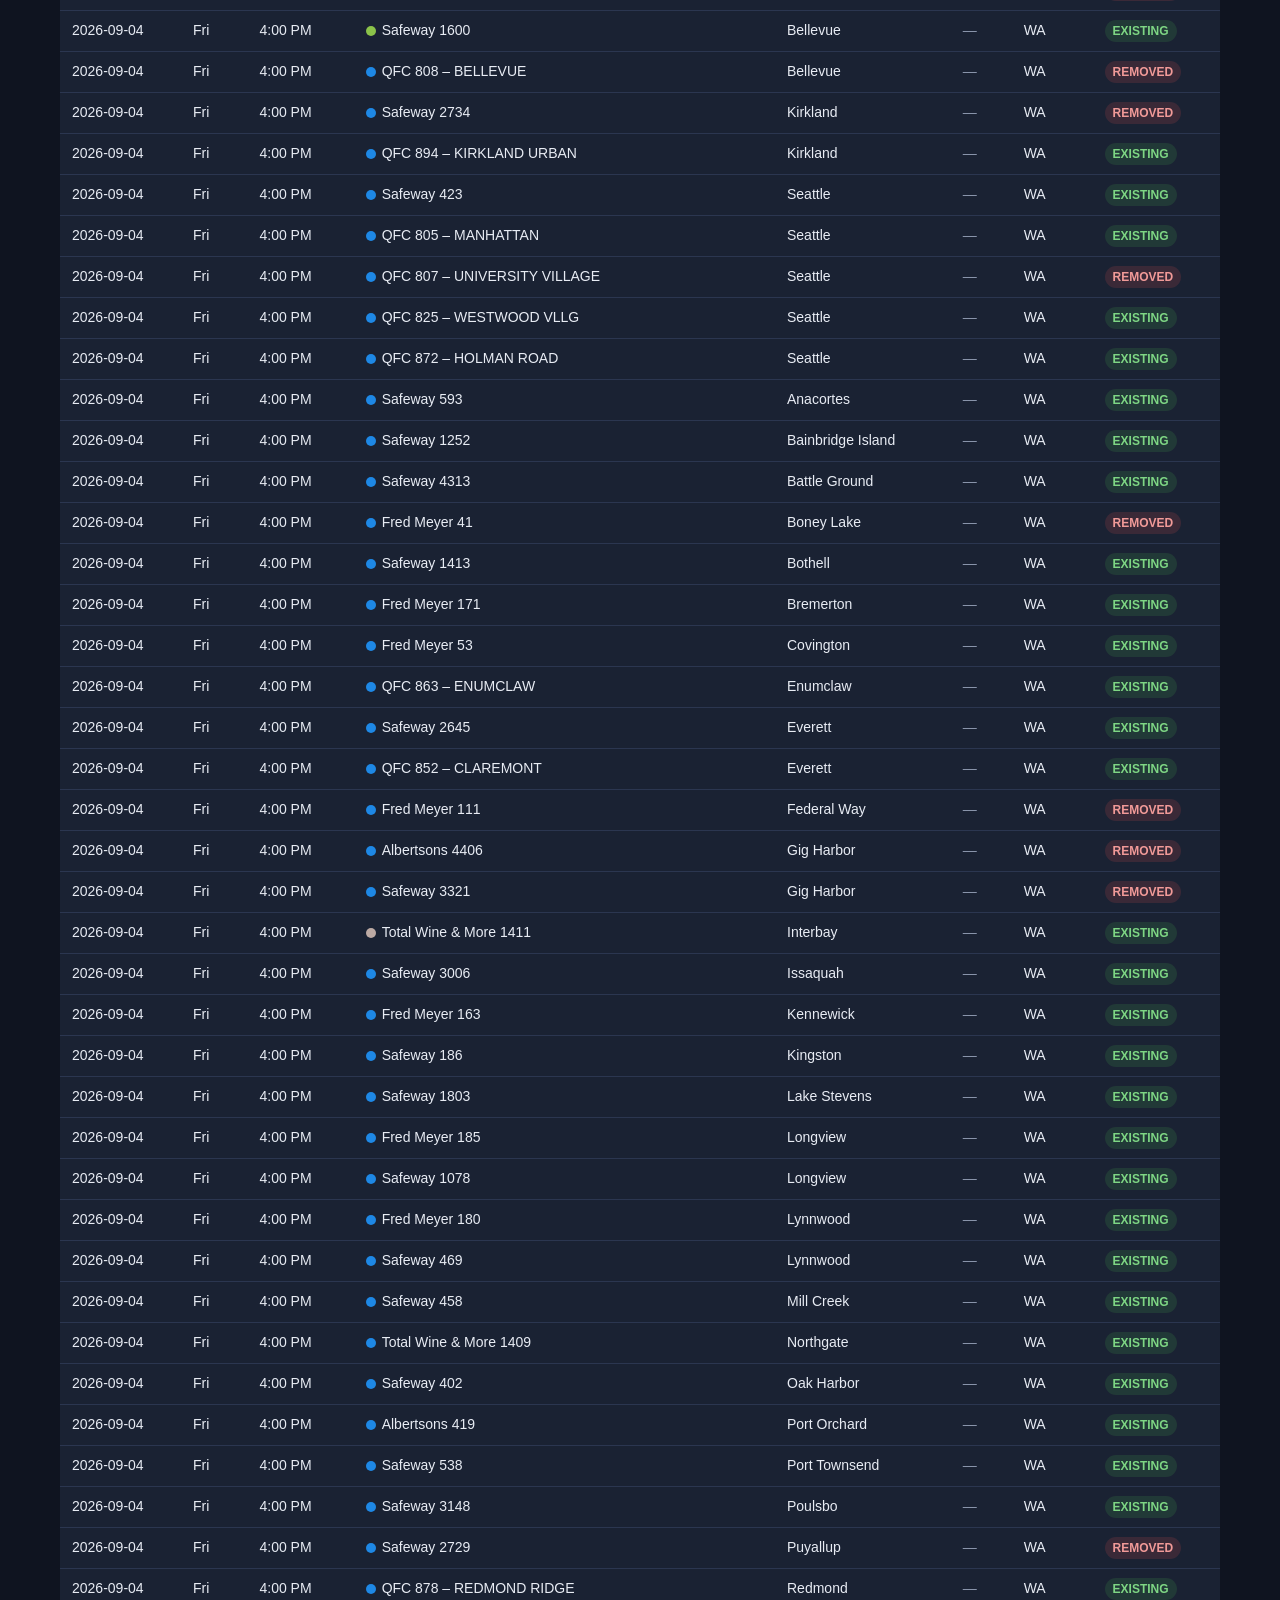
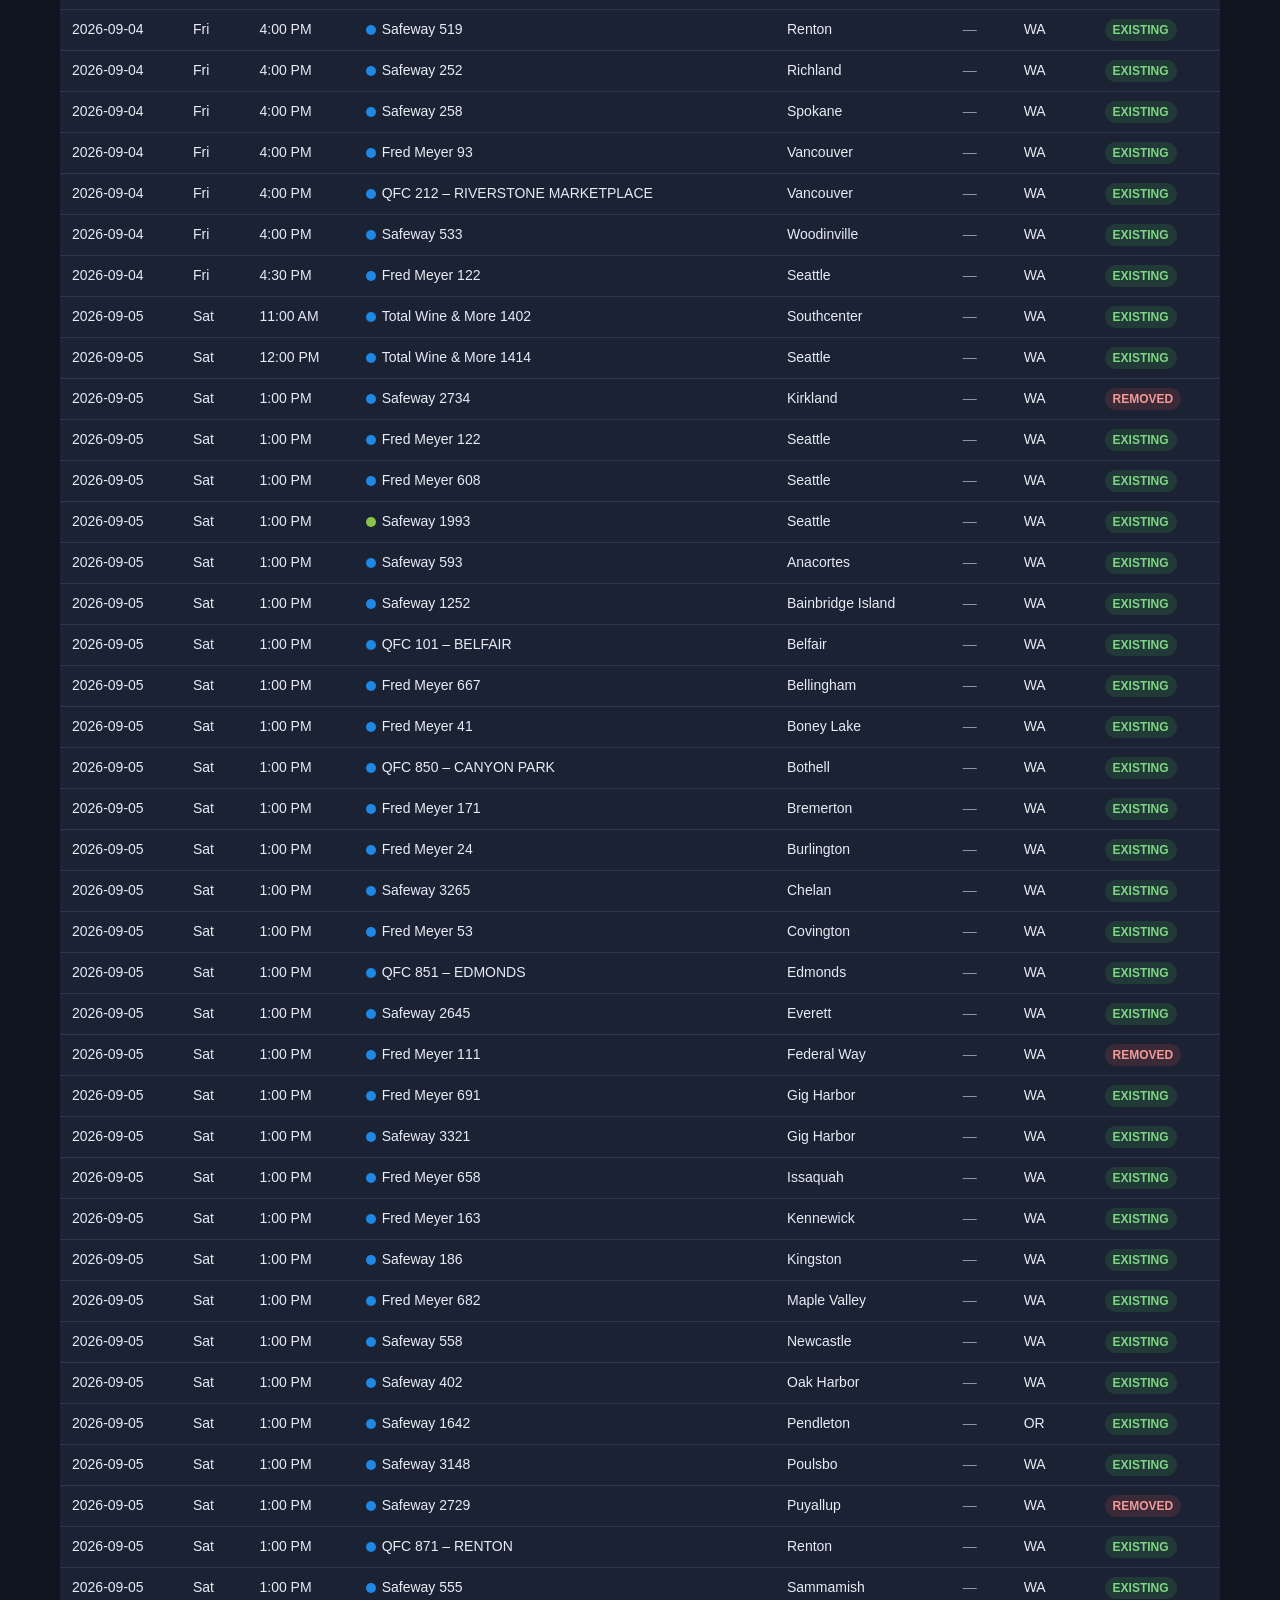
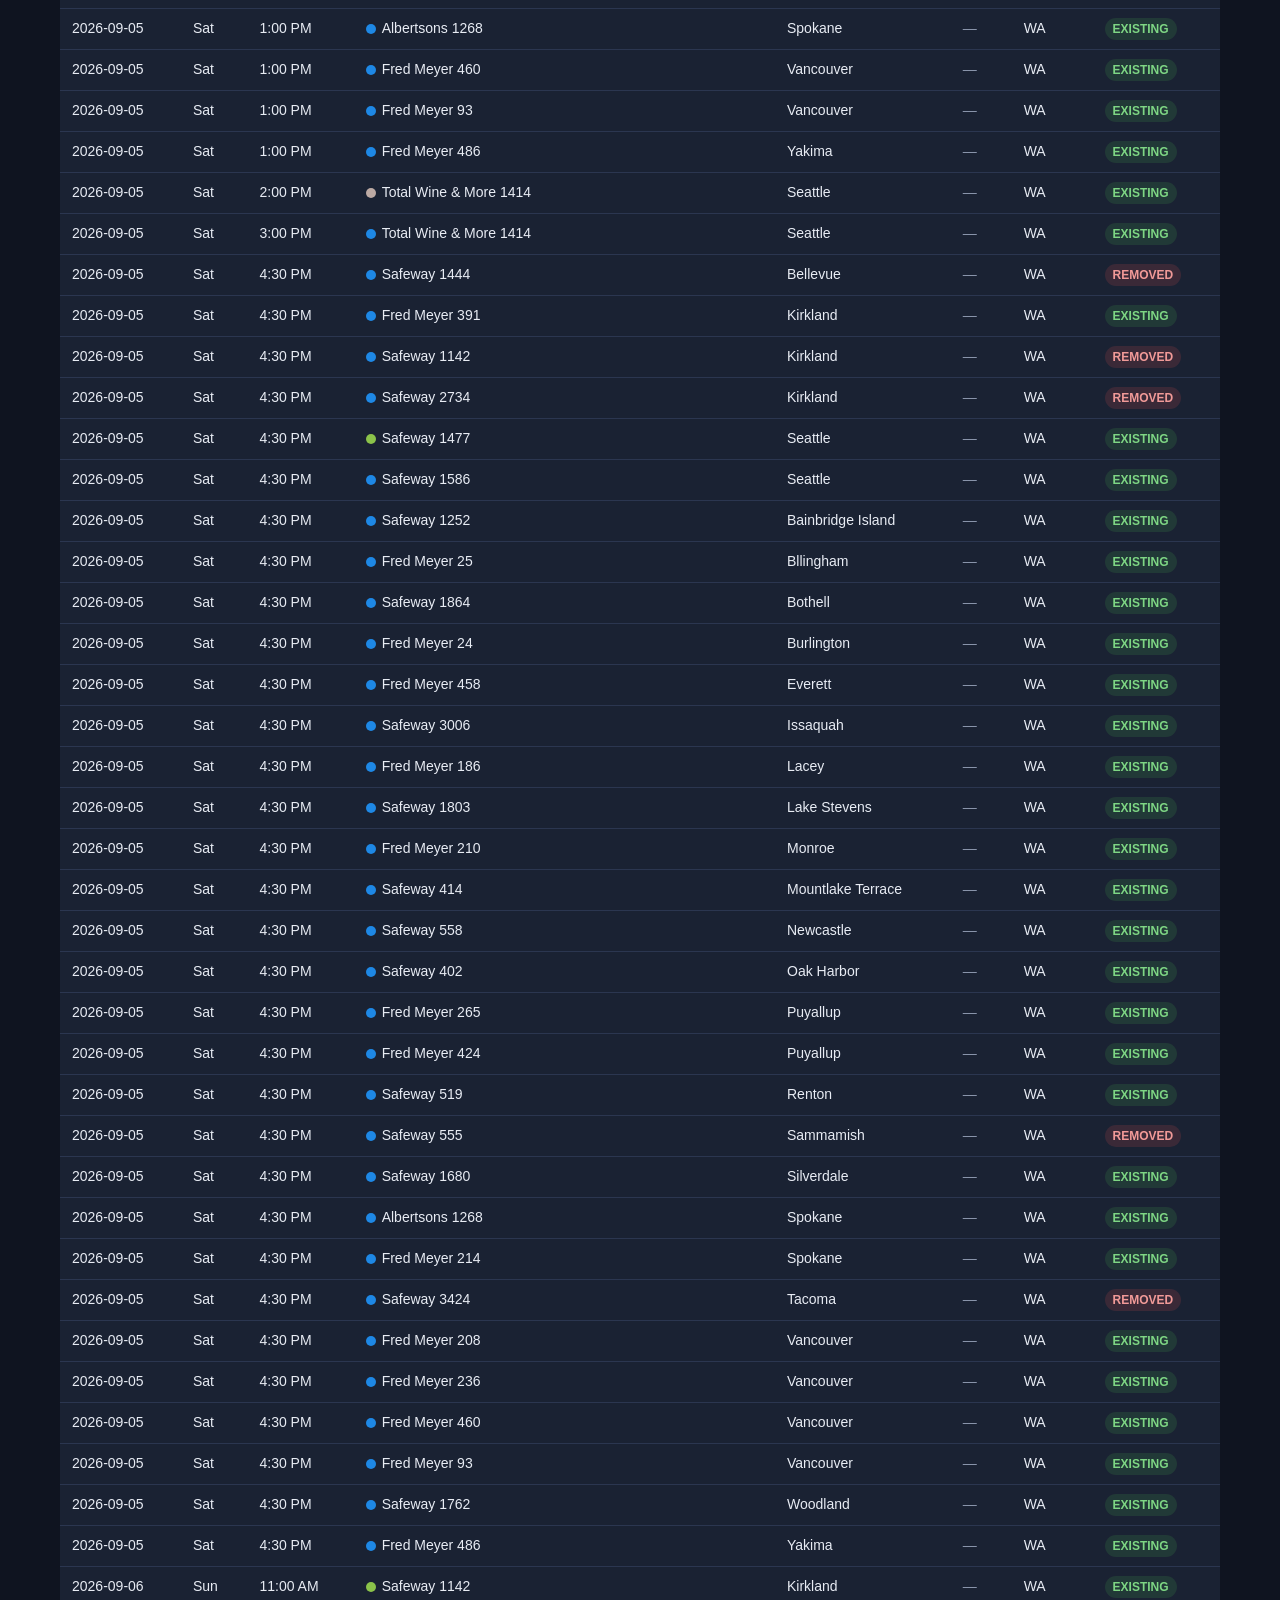
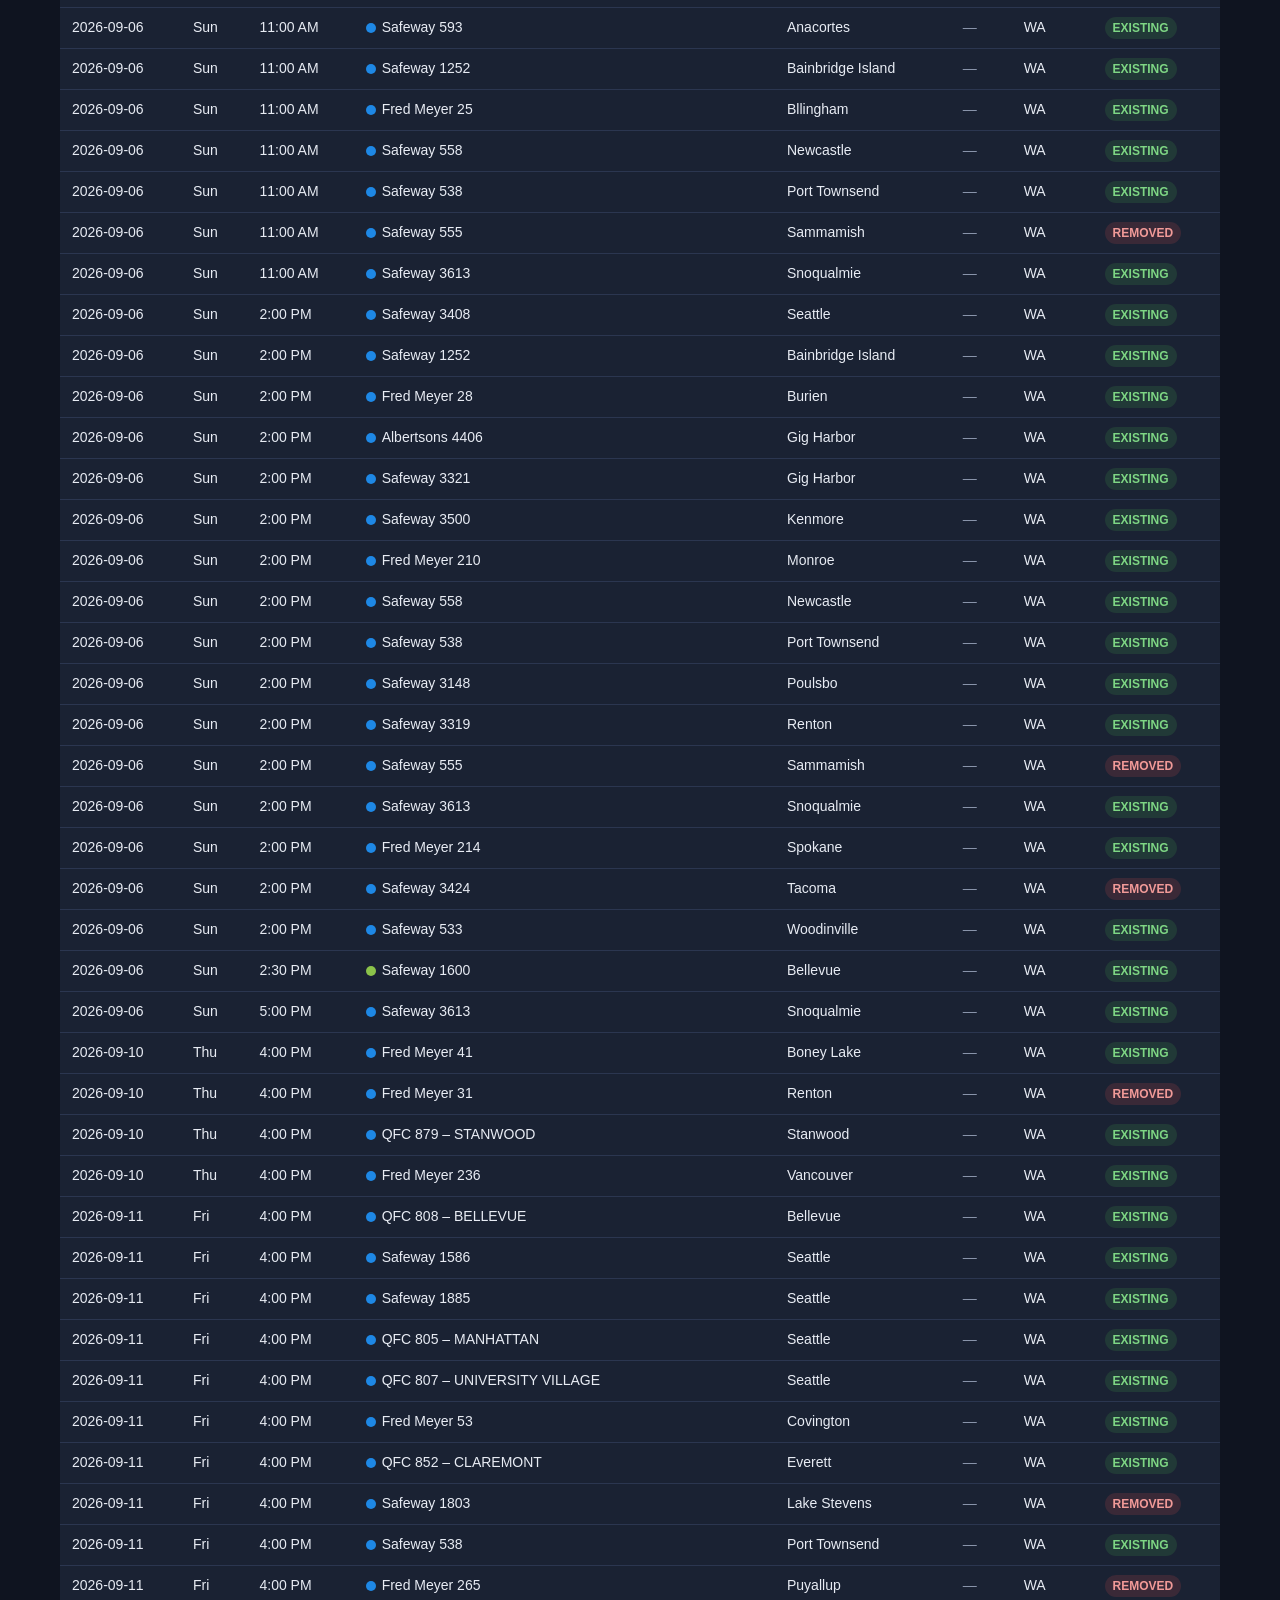
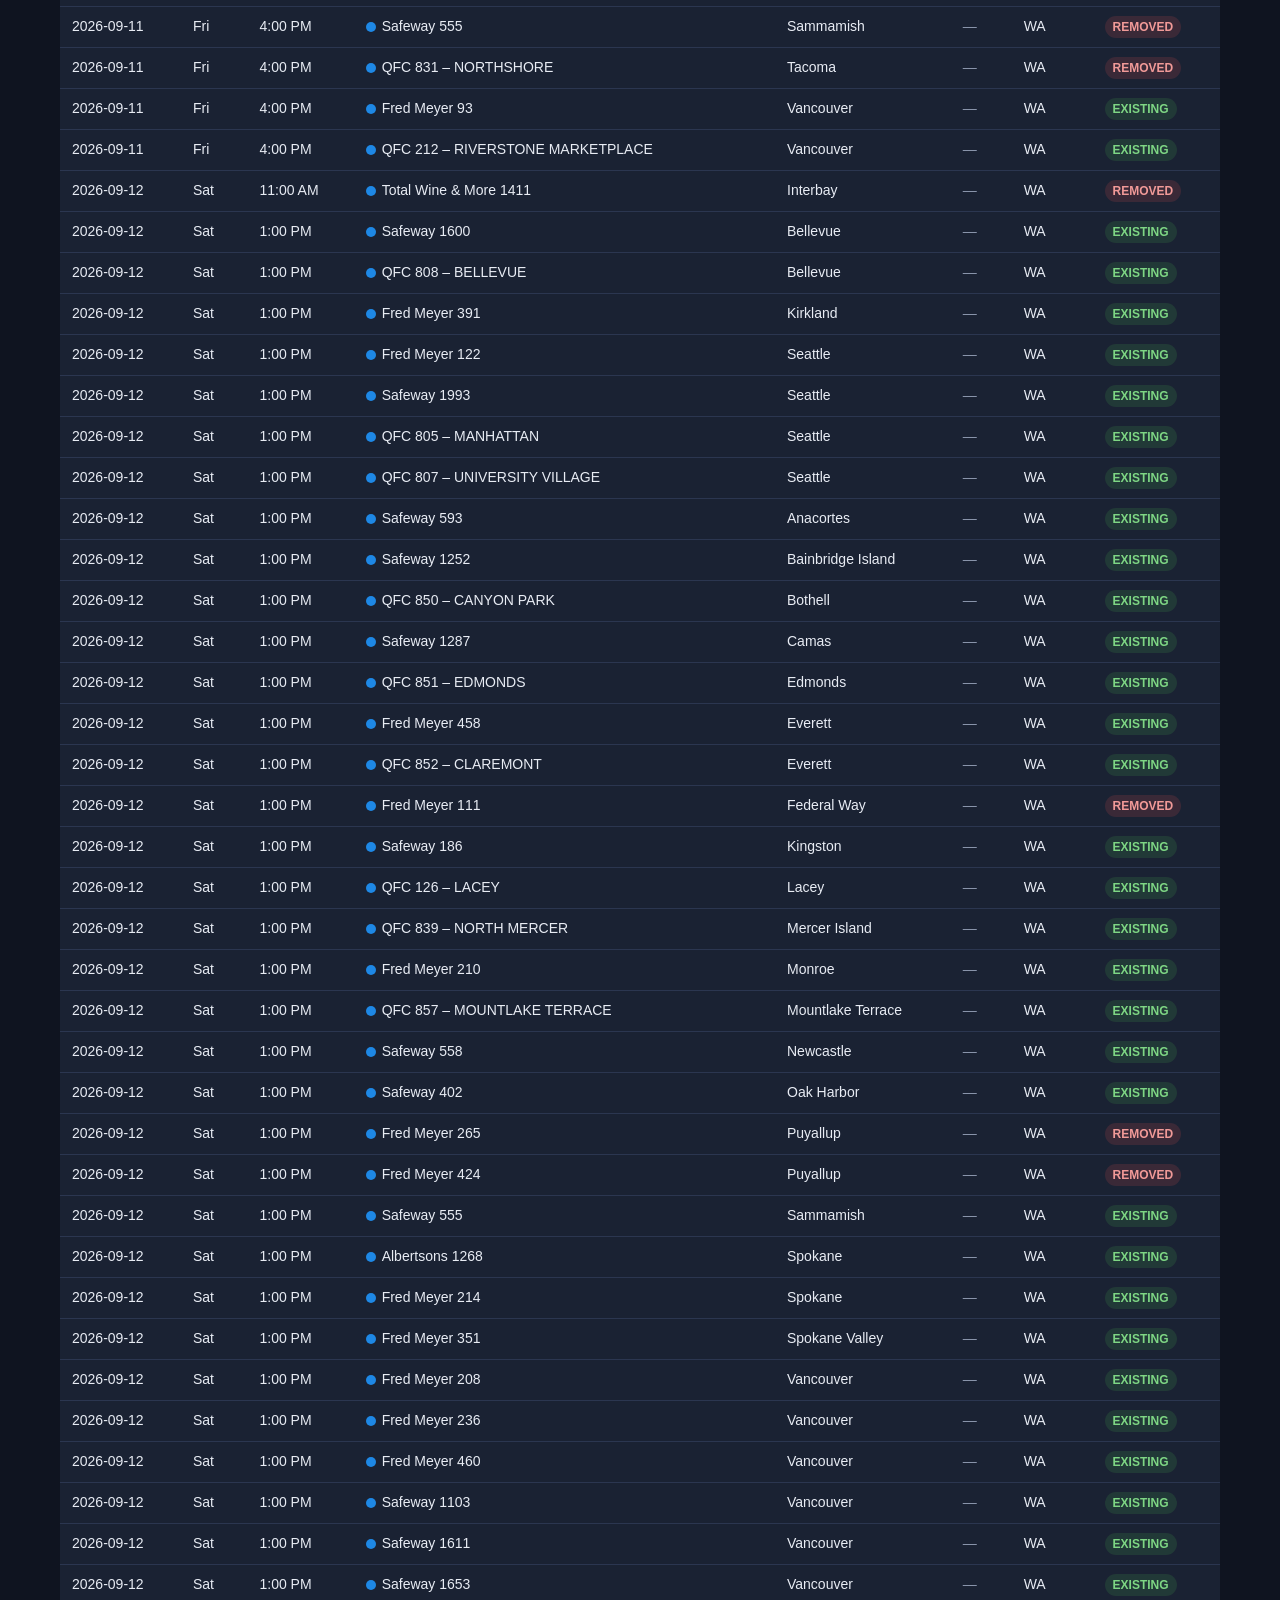
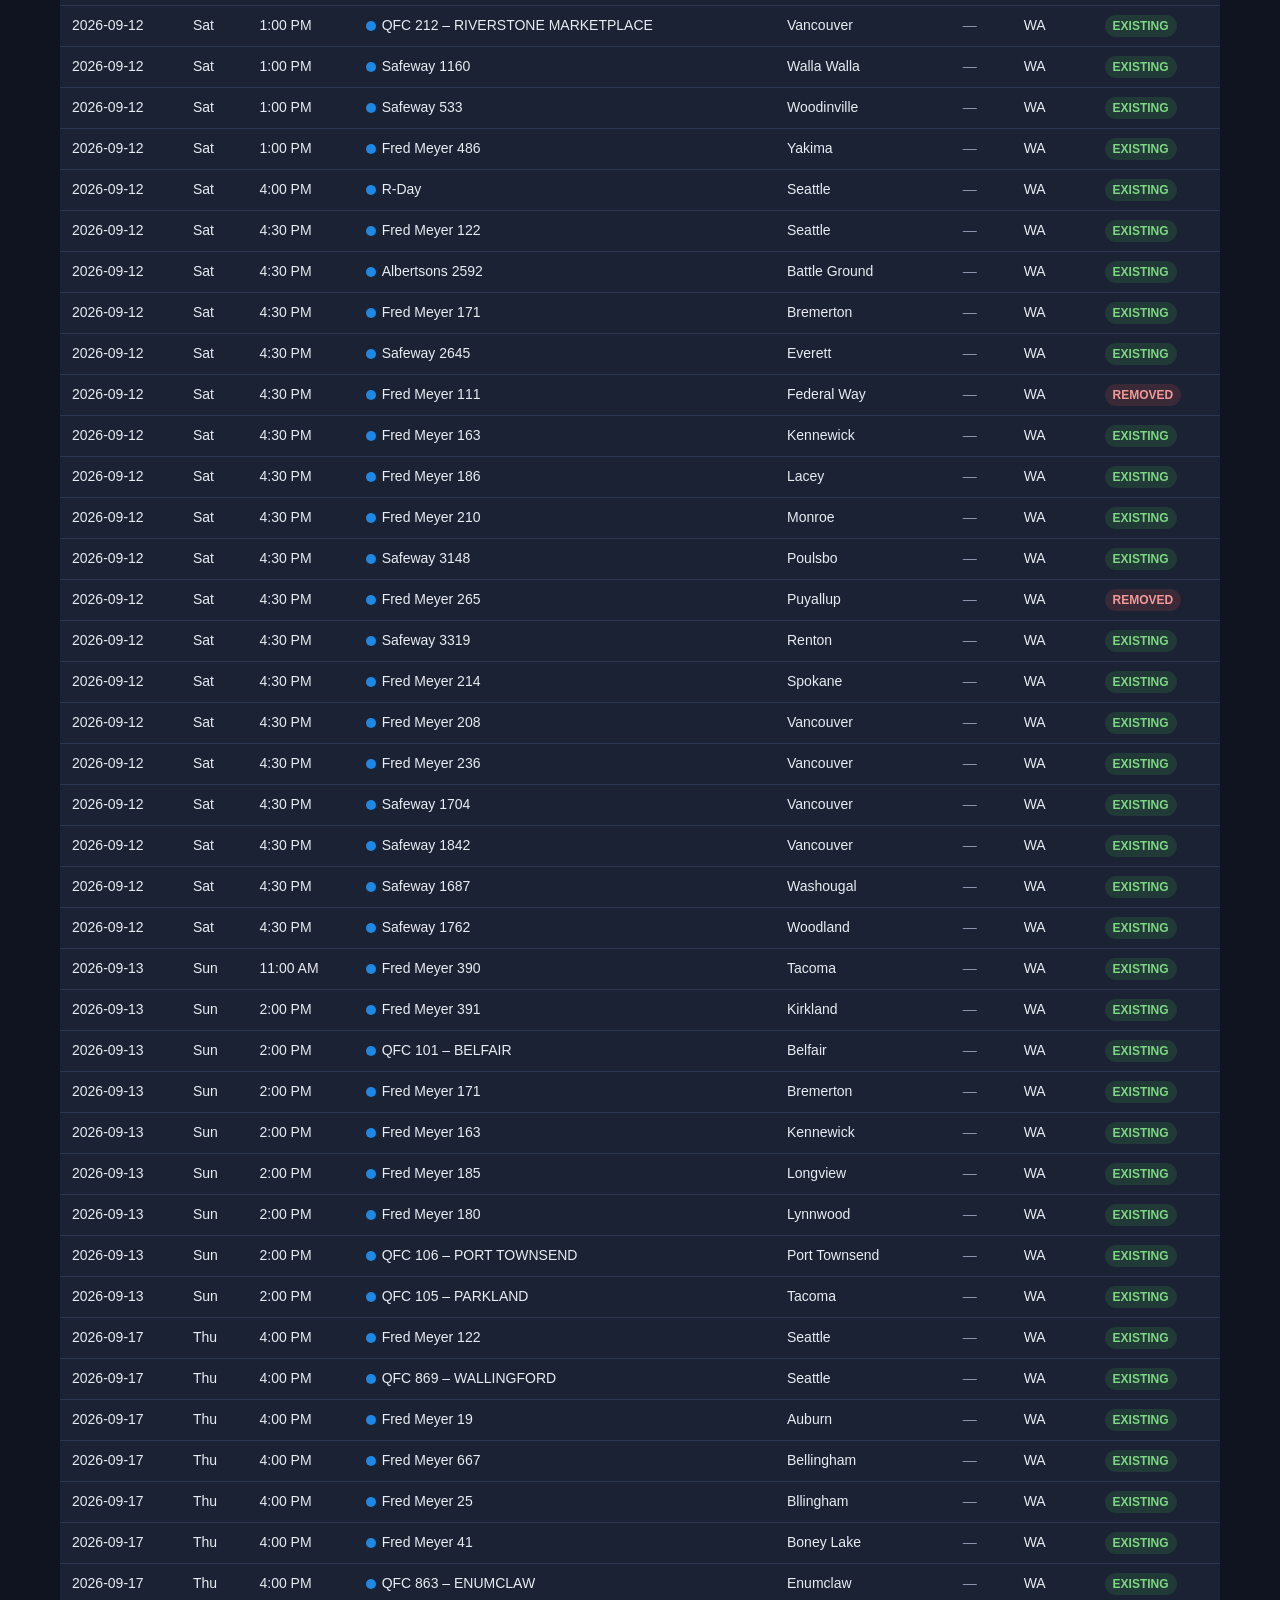
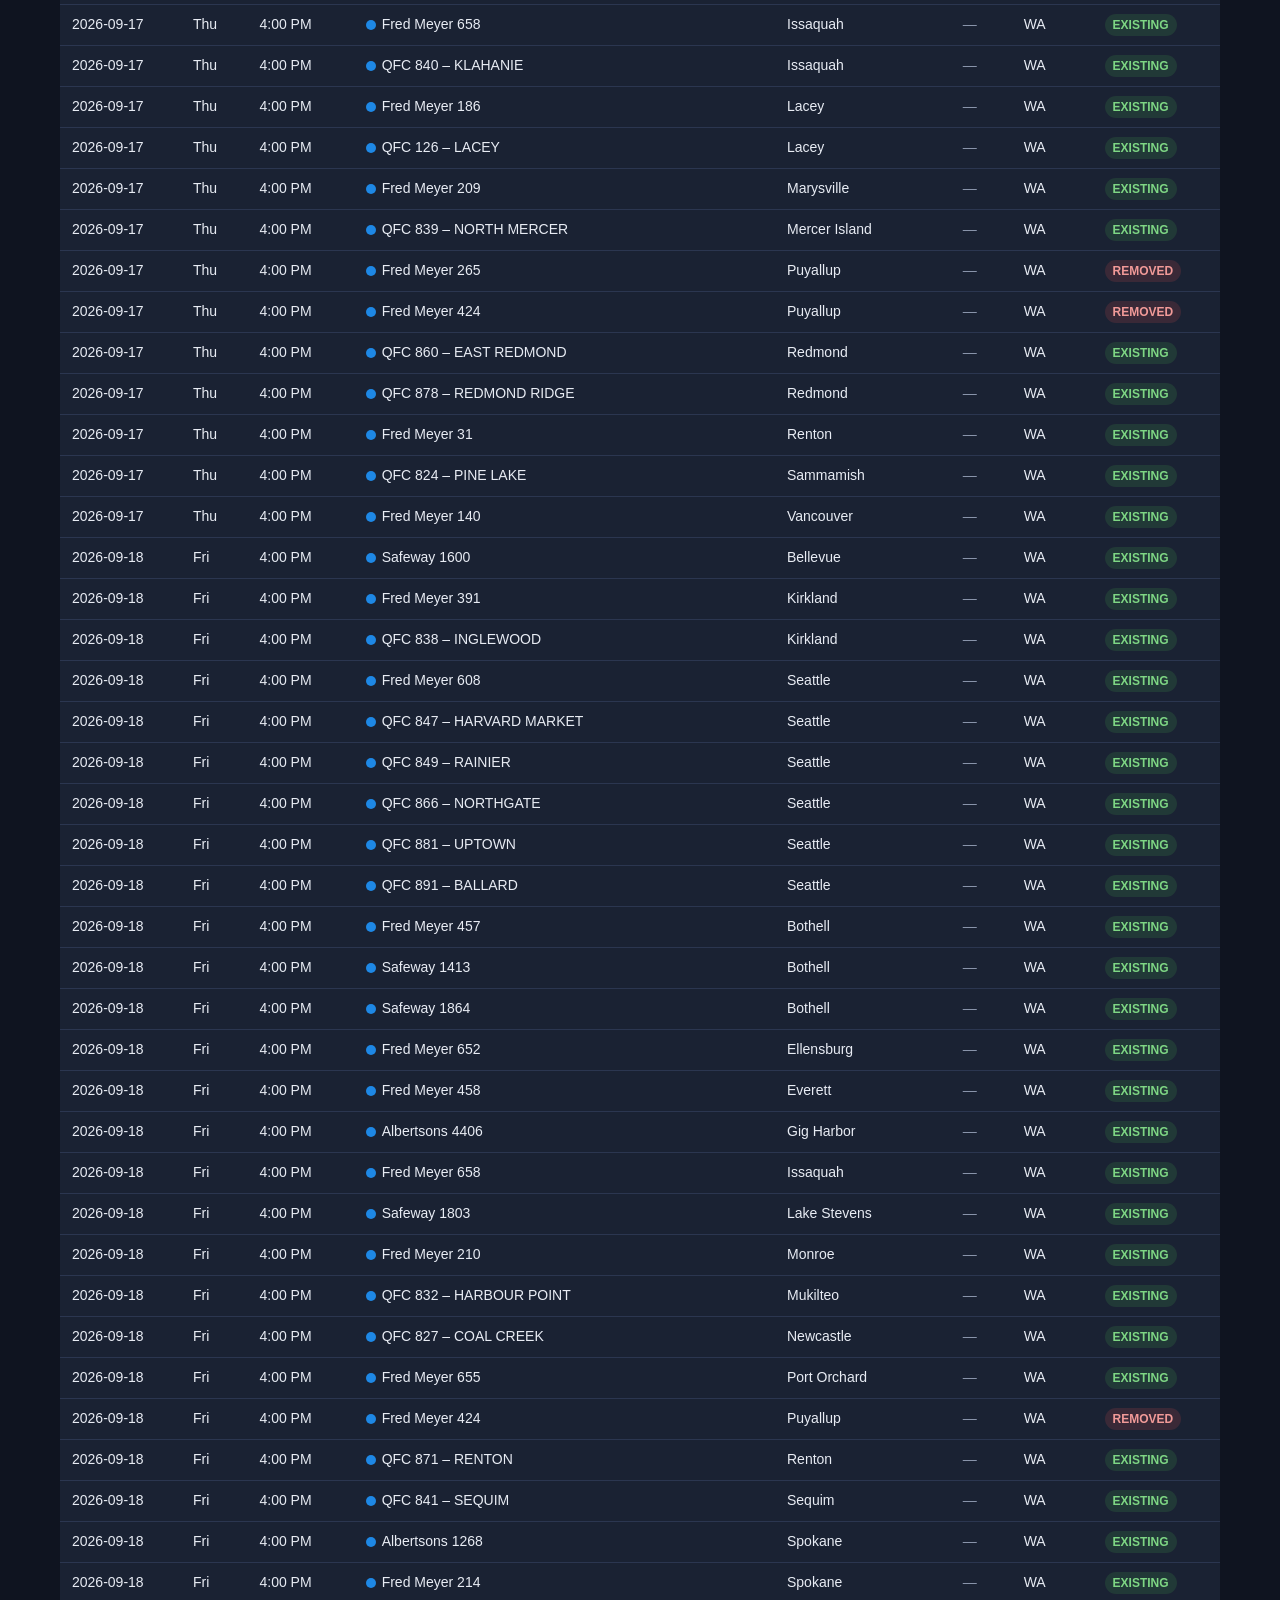
==== commit 057e82ec: "Add gig detail scraping: Role, Event Time, Pay, Eligibility columns - Scraper clicks each gig missin" ====
--- a/docs/index.html
+++ b/docs/index.html
@@ -35,6 +35,8 @@
   .b-existing { background: rgba(67,160,71,.18); color: #7ed684; }
   .b-removed { background: rgba(239,83,80,.15); color: #f19a98; }
   .dot { display: inline-block; width: 10px; height: 10px; border-radius: 50%; margin-right: 6px; vertical-align: middle; }
+  .pay { color: #7ed684; font-weight: 600; white-space: nowrap; }
+  .nopay { color: var(--muted); font-weight: 400; }
   .month-head { margin: 26px 0 10px; font-size: 17px; font-weight: 700; color: var(--accent); }
   .cal { display: grid; grid-template-columns: repeat(7, 1fr); gap: 6px; margin-bottom: 8px; }
   .cal .dow { color: var(--muted); font-size: 11px; text-transform: uppercase; text-align: center; padding: 4px 0; }
@@ -44,7 +46,7 @@
   .ev { border-radius: 4px; padding: 2px 5px; margin-bottom: 3px; color: #fff; font-size: 10.5px; line-height: 1.3; overflow: hidden; text-overflow: ellipsis; white-space: nowrap; }
   .more { color: var(--accent); font-size: 10.5px; }
   footer { color: var(--muted); font-size: 12px; text-align: center; padding: 20px; }
-  @media (max-width: 720px) { .cell { min-height: 56px; } th:nth-child(n+6), td:nth-child(n+6) { display: none; } }
+  @media (max-width: 720px) { .cell { min-height: 56px; } th:nth-child(n+7), td:nth-child(n+7) { display: none; } }
 </style>
 </head>
 <body>
@@ -101,19 +103,23 @@
   const rows = filtered();
   const ex = rows.filter(g => g.status === 'EXISTING').length;
   const cities = new Set(rows.map(g => g.city)).size;
+  const payValues = rows.map(g => parseFloat((g.pay || '').replace(/[^0-9.]/g, ''))).filter(v => v > 0);
+  const avgPay = payValues.length ? '$' + Math.round(payValues.reduce((a,b) => a+b, 0) / payValues.length) : '—';
   $('stats').innerHTML = [
-    ['Total gigs', rows.length], ['Active', ex], ['Removed', rows.length - ex], ['Cities', cities]
+    ['Total gigs', rows.length], ['Active', ex], ['Removed', rows.length - ex], ['Cities', cities], ['Avg pay', avgPay]
   ].map(([l,n]) => `<div class="stat"><div class="n">${n}</div><div class="l">${l}</div></div>`).join('');
   $('content').innerHTML = view === 'list' ? listHTML(rows) : calHTML(rows);
 }
 
 function listHTML(rows) {
   if (!rows.length) return '<p style="color:var(--muted)">No gigs match.</p>';
-  return `<table><thead><tr><th>Date</th><th>Day</th><th>Time</th><th>Store</th><th>City</th><th>State</th><th>Status</th></tr></thead><tbody>` +
+  return `<table><thead><tr><th>Date</th><th>Day</th><th>Time</th><th>Store</th><th>City</th><th>Pay</th><th>State</th><th>Status</th></tr></thead><tbody>` +
     rows.map(g => `<tr>
       <td>${g.date}</td><td>${g.day.slice(0,3)}</td><td>${g.time}</td>
       <td><span class="dot" style="background:${esc(g.color)||'#1e88e5'}"></span>${esc(g.store)}${g.storeNum ? ' ' + esc(g.storeNum) : ''}</td>
-      <td>${esc(g.city)}</td><td>${esc(g.state)}</td>
+      <td>${esc(g.city)}</td>
+      <td class="pay"${g.role || g.eventTime ? ` title="${esc(g.role)}${g.role && g.eventTime ? ' · ' : ''}${esc(g.eventTime)}"` : ''}>${esc(g.pay) || '<span class="nopay">—</span>'}</td>
+      <td>${esc(g.state)}</td>
       <td><span class="badge ${g.status==='EXISTING'?'b-existing':'b-removed'}">${esc(g.status)}</span></td>
     </tr>`).join('') + '</tbody></table>';
 }
@@ -133,7 +139,7 @@
       const key = `${m}-${String(d).padStart(2,'0')}`, evs = byDay[key] || [];
       const shown = evs.slice(0, 4);
       cells += `<div class="cell"><div class="d">${d}</div>` +
-        shown.map(g => `<div class="ev" style="background:${esc(g.color)||'#1e88e5'}" title="${esc(g.time)} ${esc(g.store)} ${esc(g.storeNum)} (${esc(g.city)})">${esc(g.time.replace(':00',''))} ${esc(g.store)} ${esc(g.storeNum)}</div>`).join('') +
+        shown.map(g => `<div class="ev" style="background:${esc(g.color)||'#1e88e5'}" title="${esc(g.time)} ${esc(g.store)} ${esc(g.storeNum)} (${esc(g.city)})${g.pay ? ' · ' + esc(g.pay) : ''}${g.role ? ' · ' + esc(g.role) : ''}">${esc(g.time.replace(':00',''))} ${esc(g.store)} ${esc(g.storeNum)}${g.pay ? ' · ' + esc(g.pay.split(' ')[0]) : ''}</div>`).join('') +
         (evs.length > 4 ? `<div class="more">+${evs.length - 4} more</div>` : '') + '</div>';
     }
     cells += '</div>';
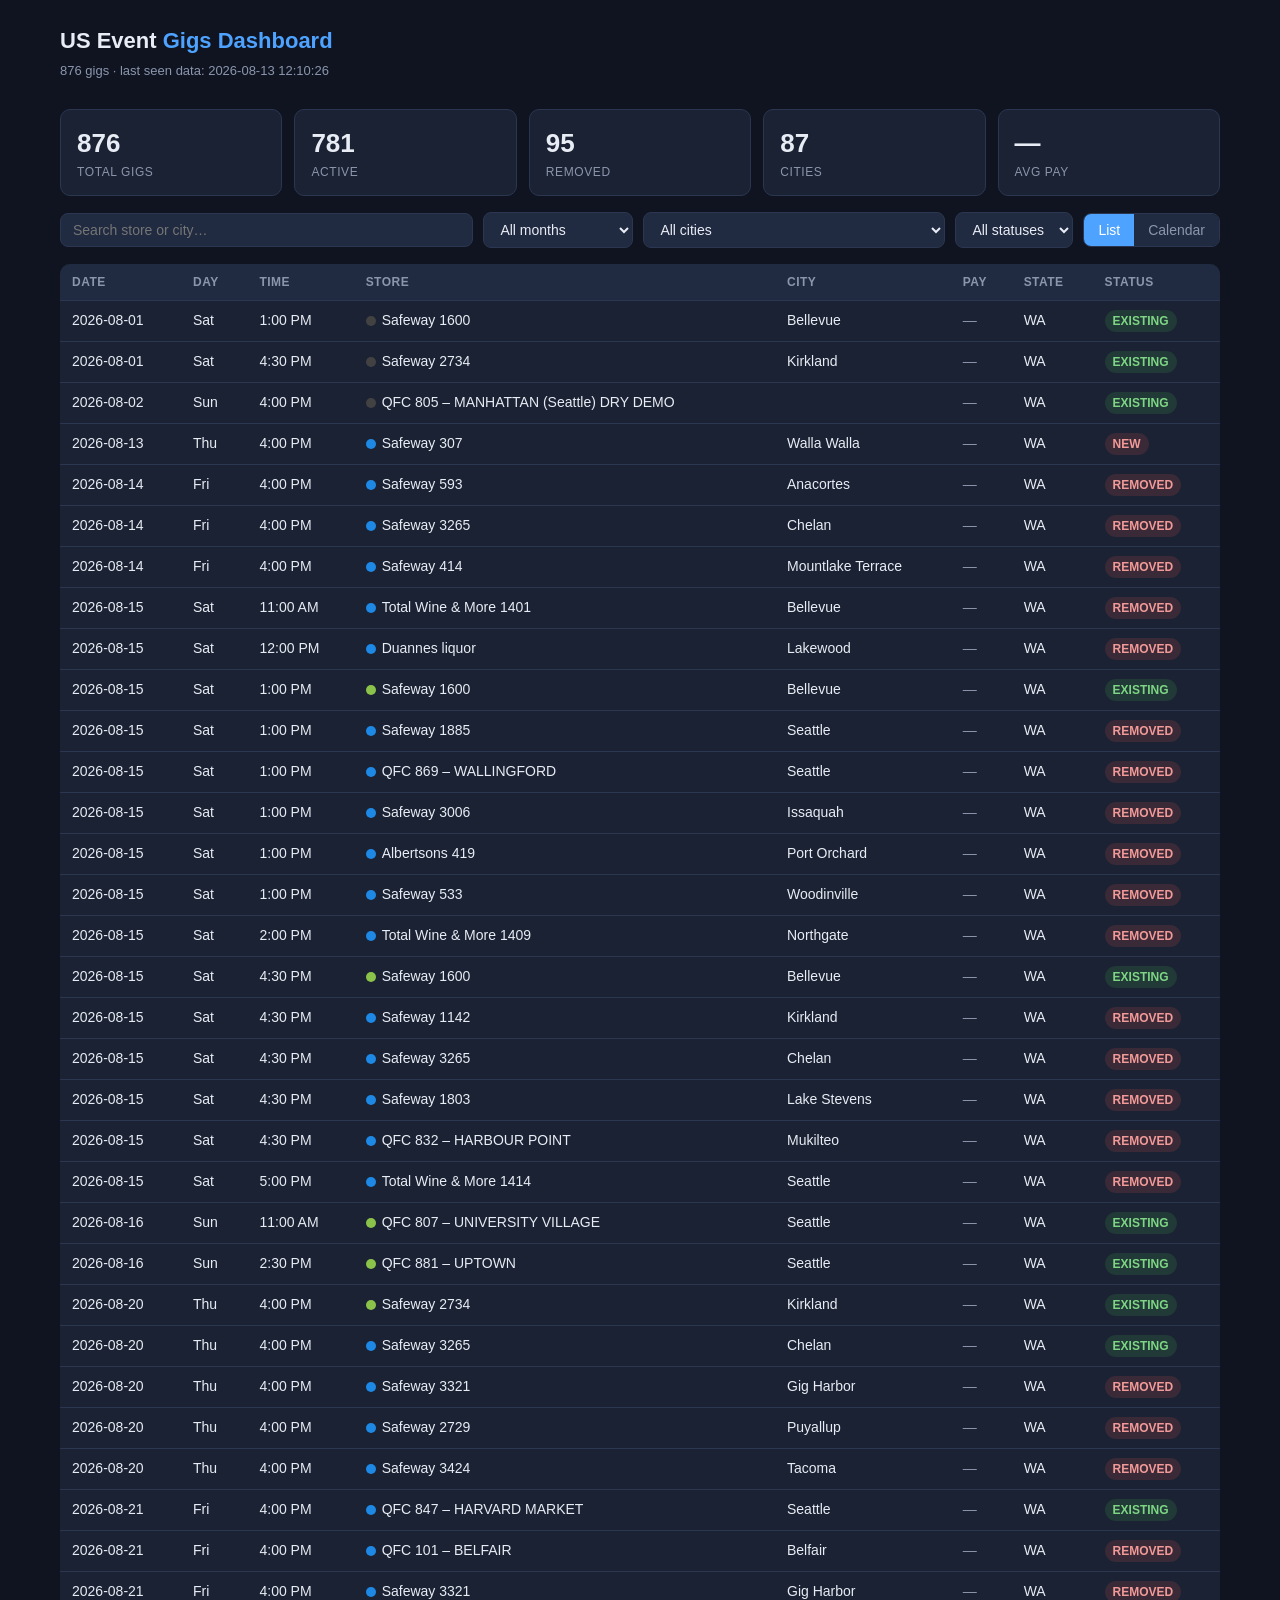
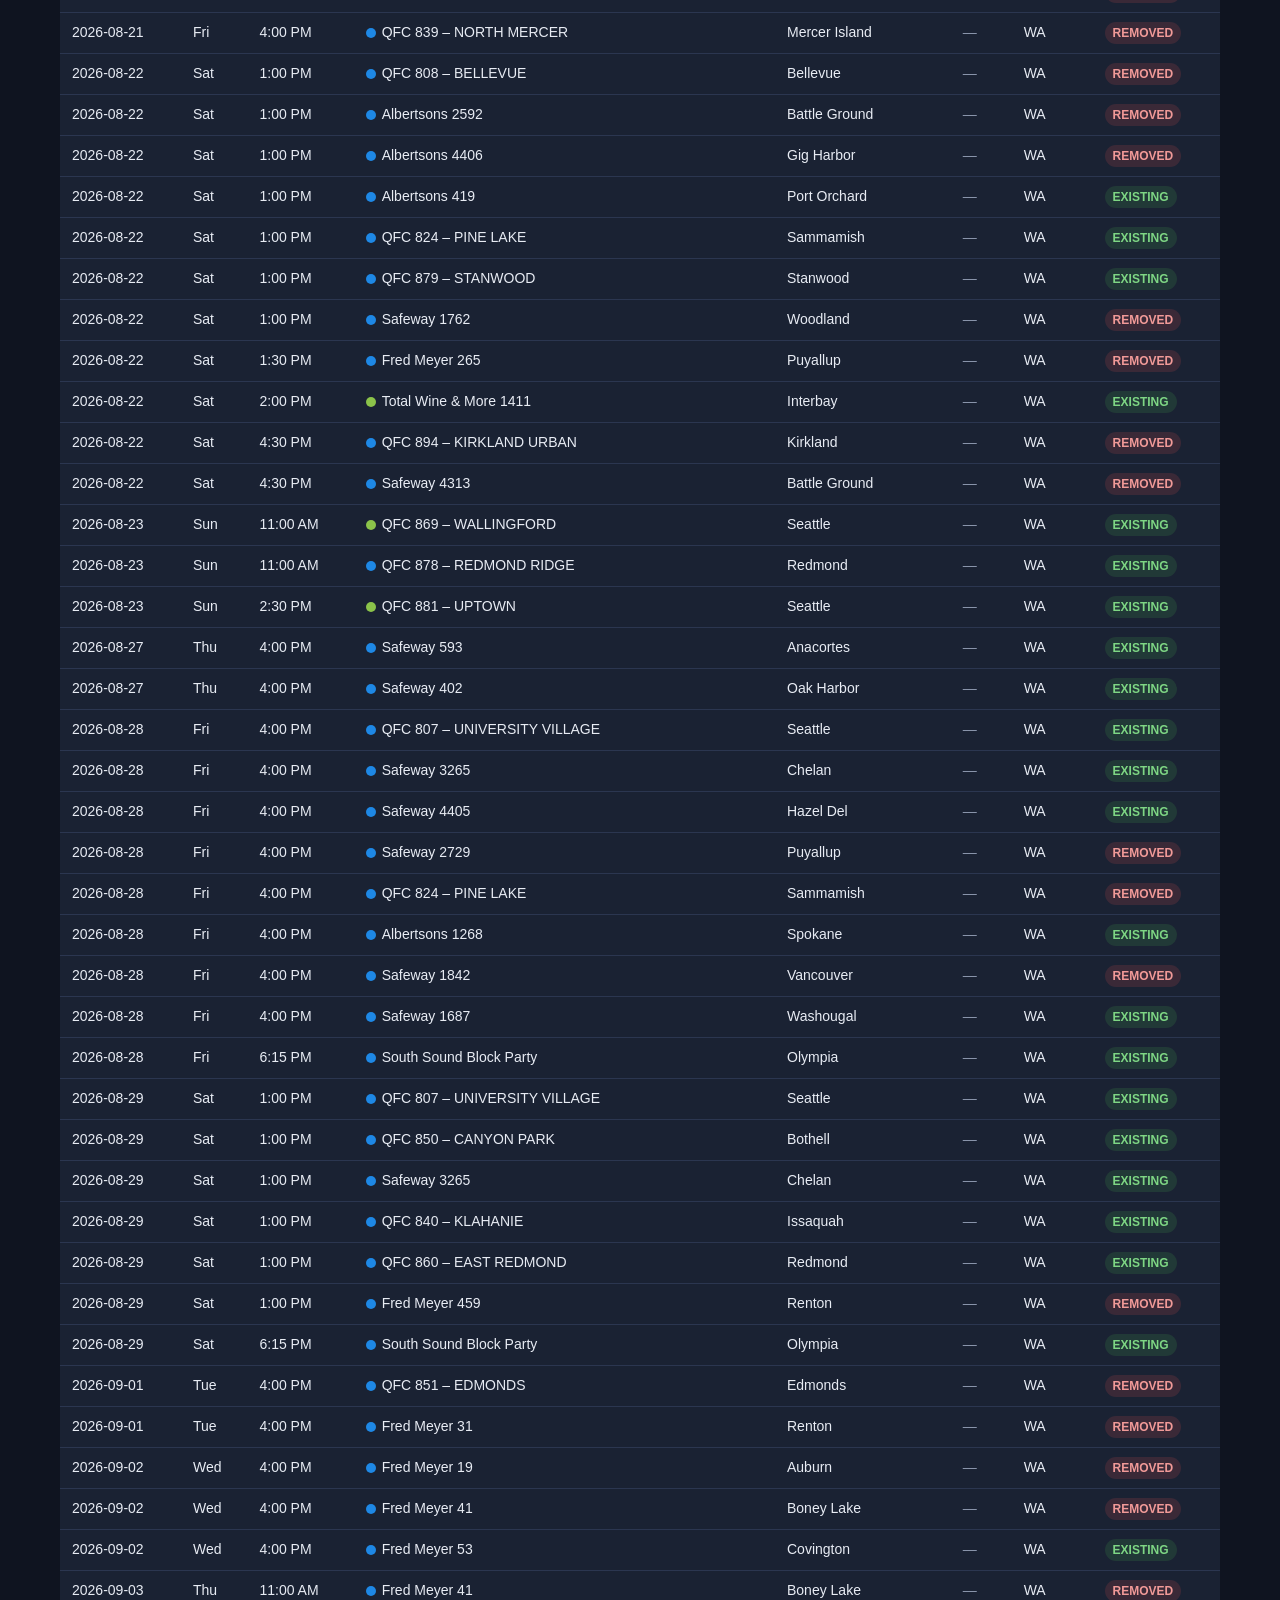
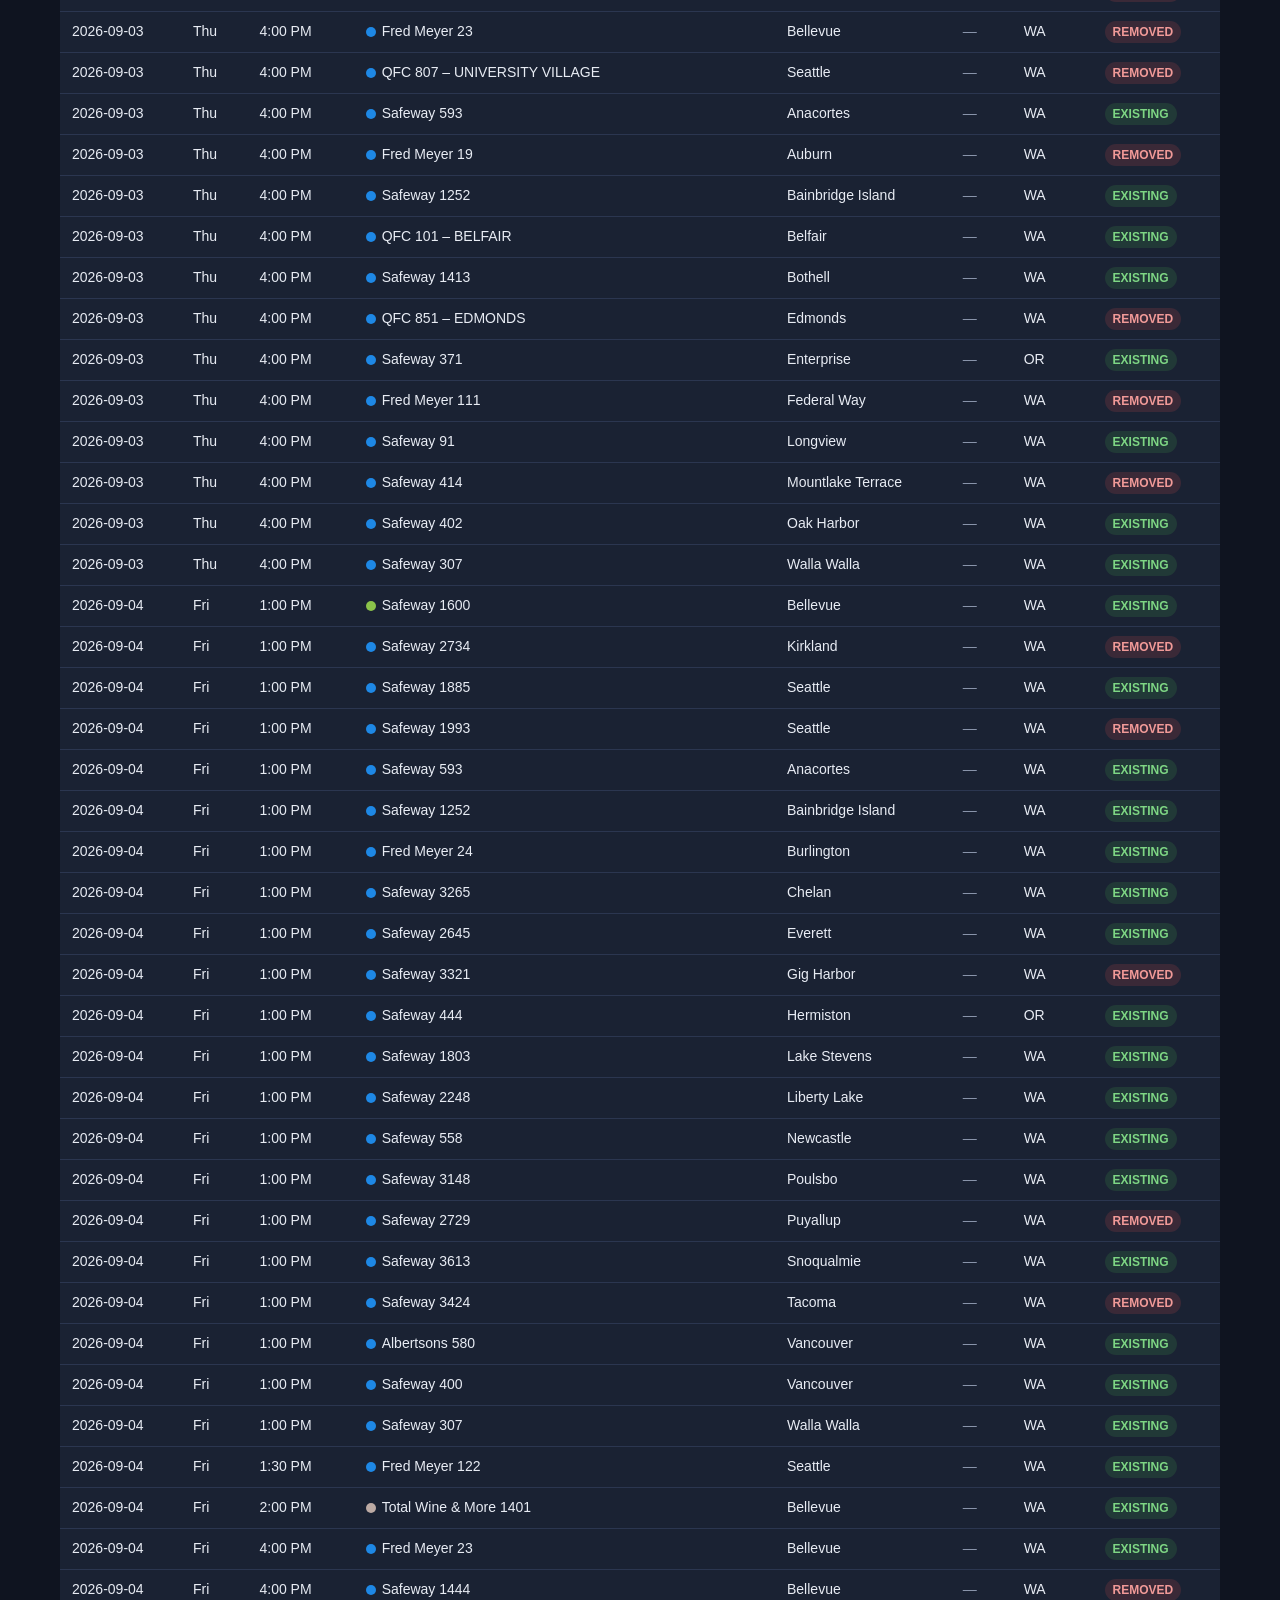
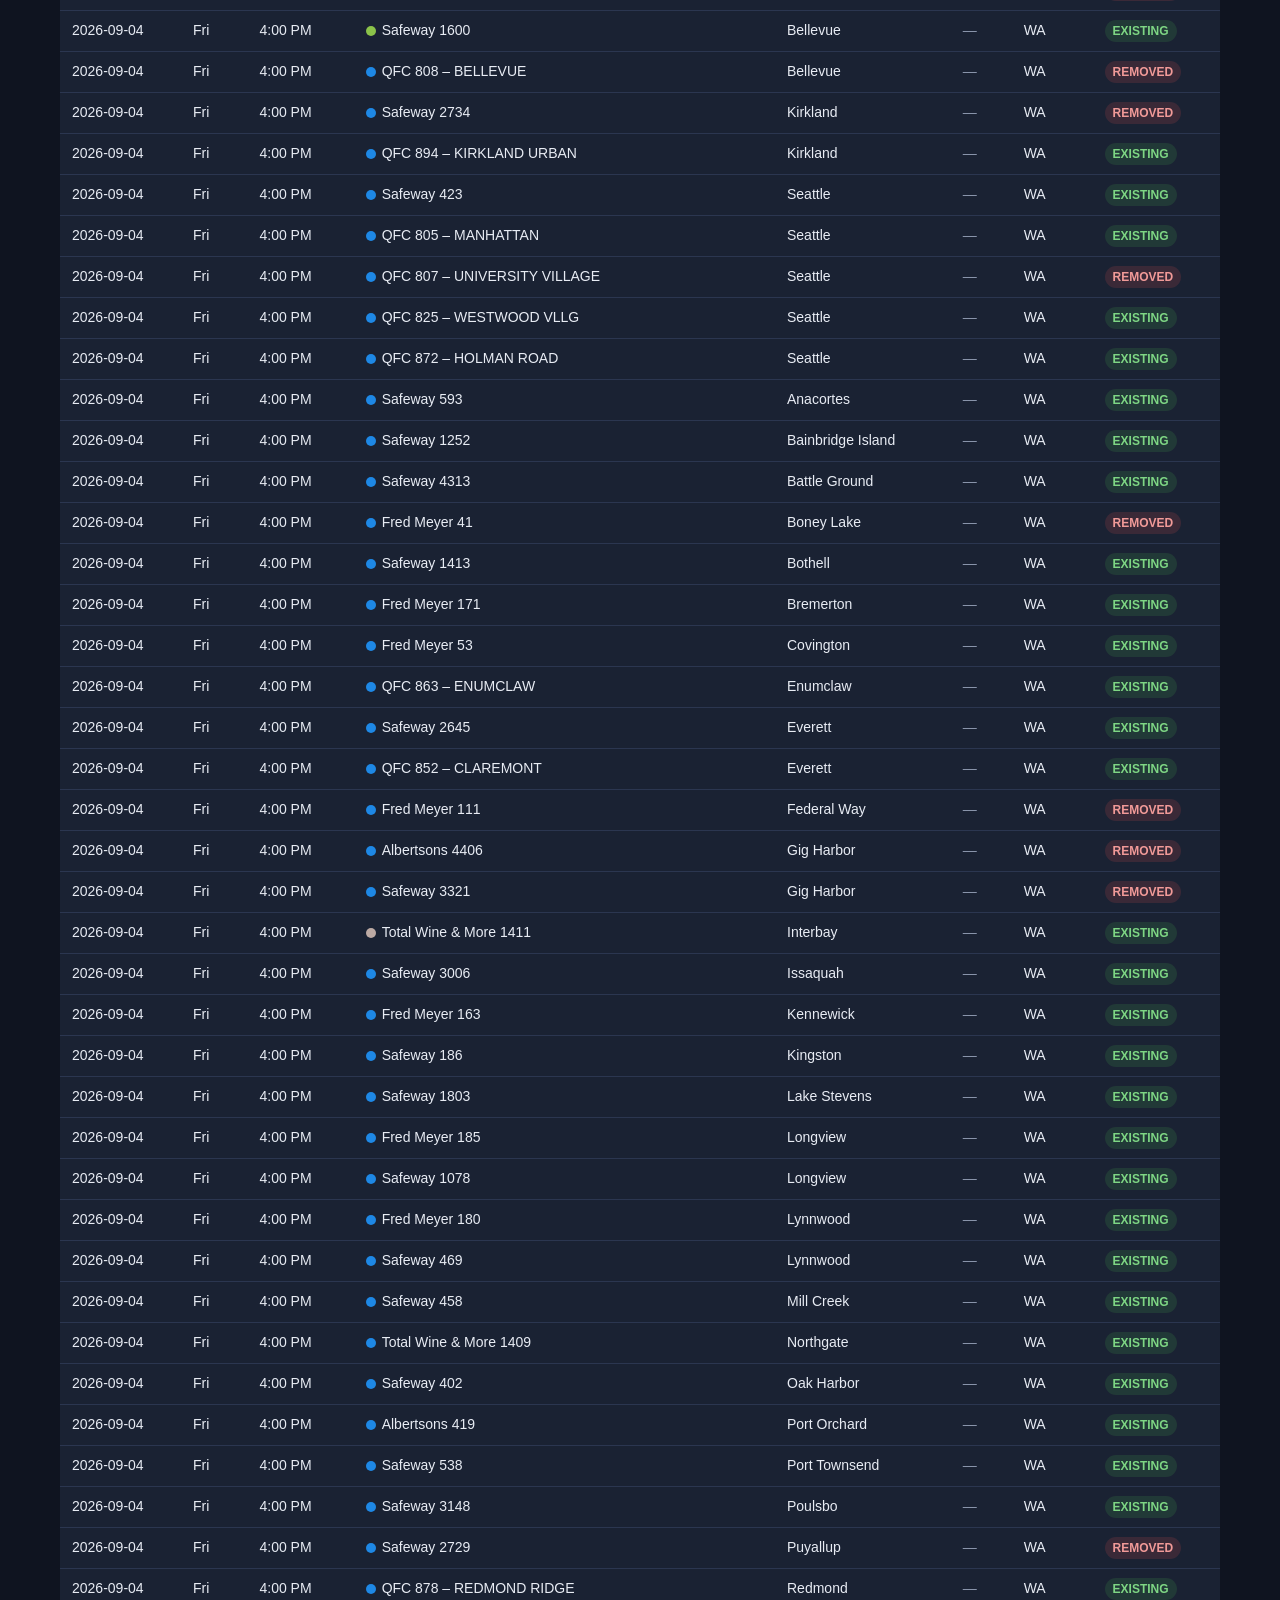
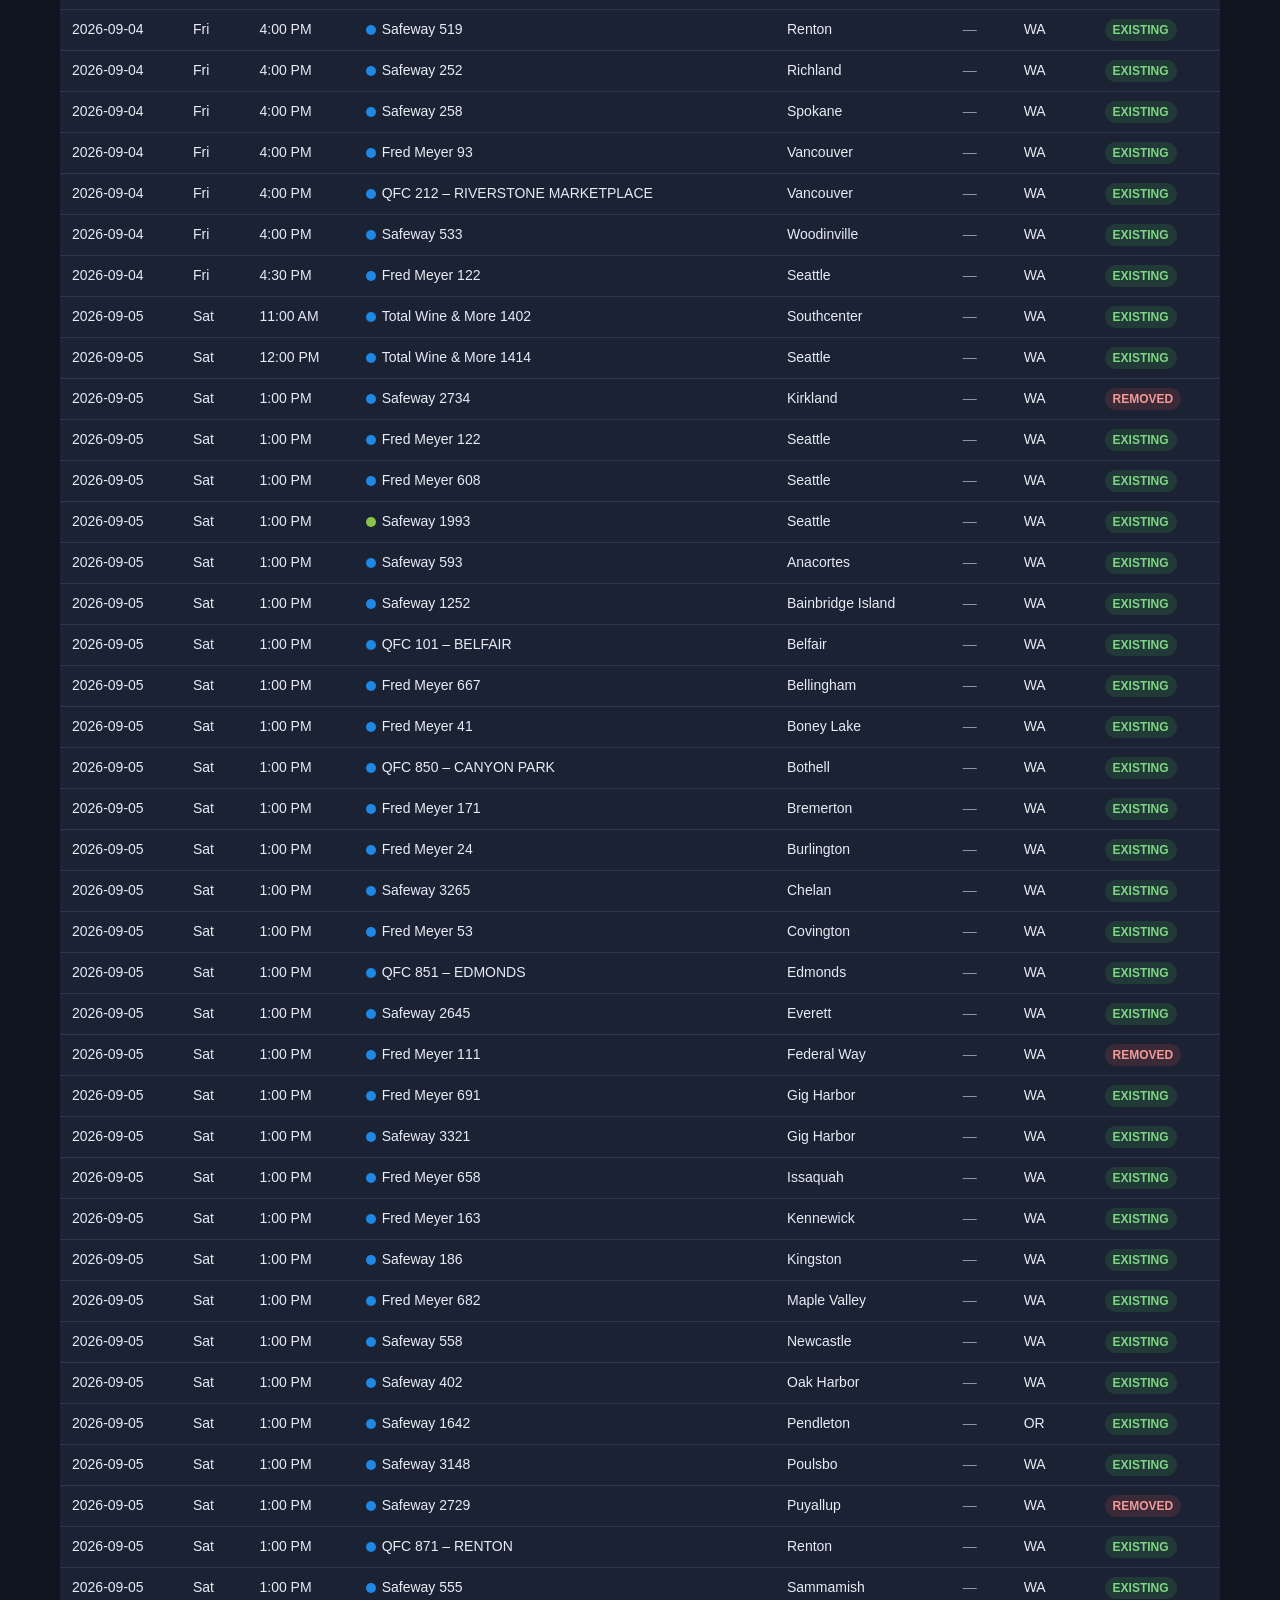
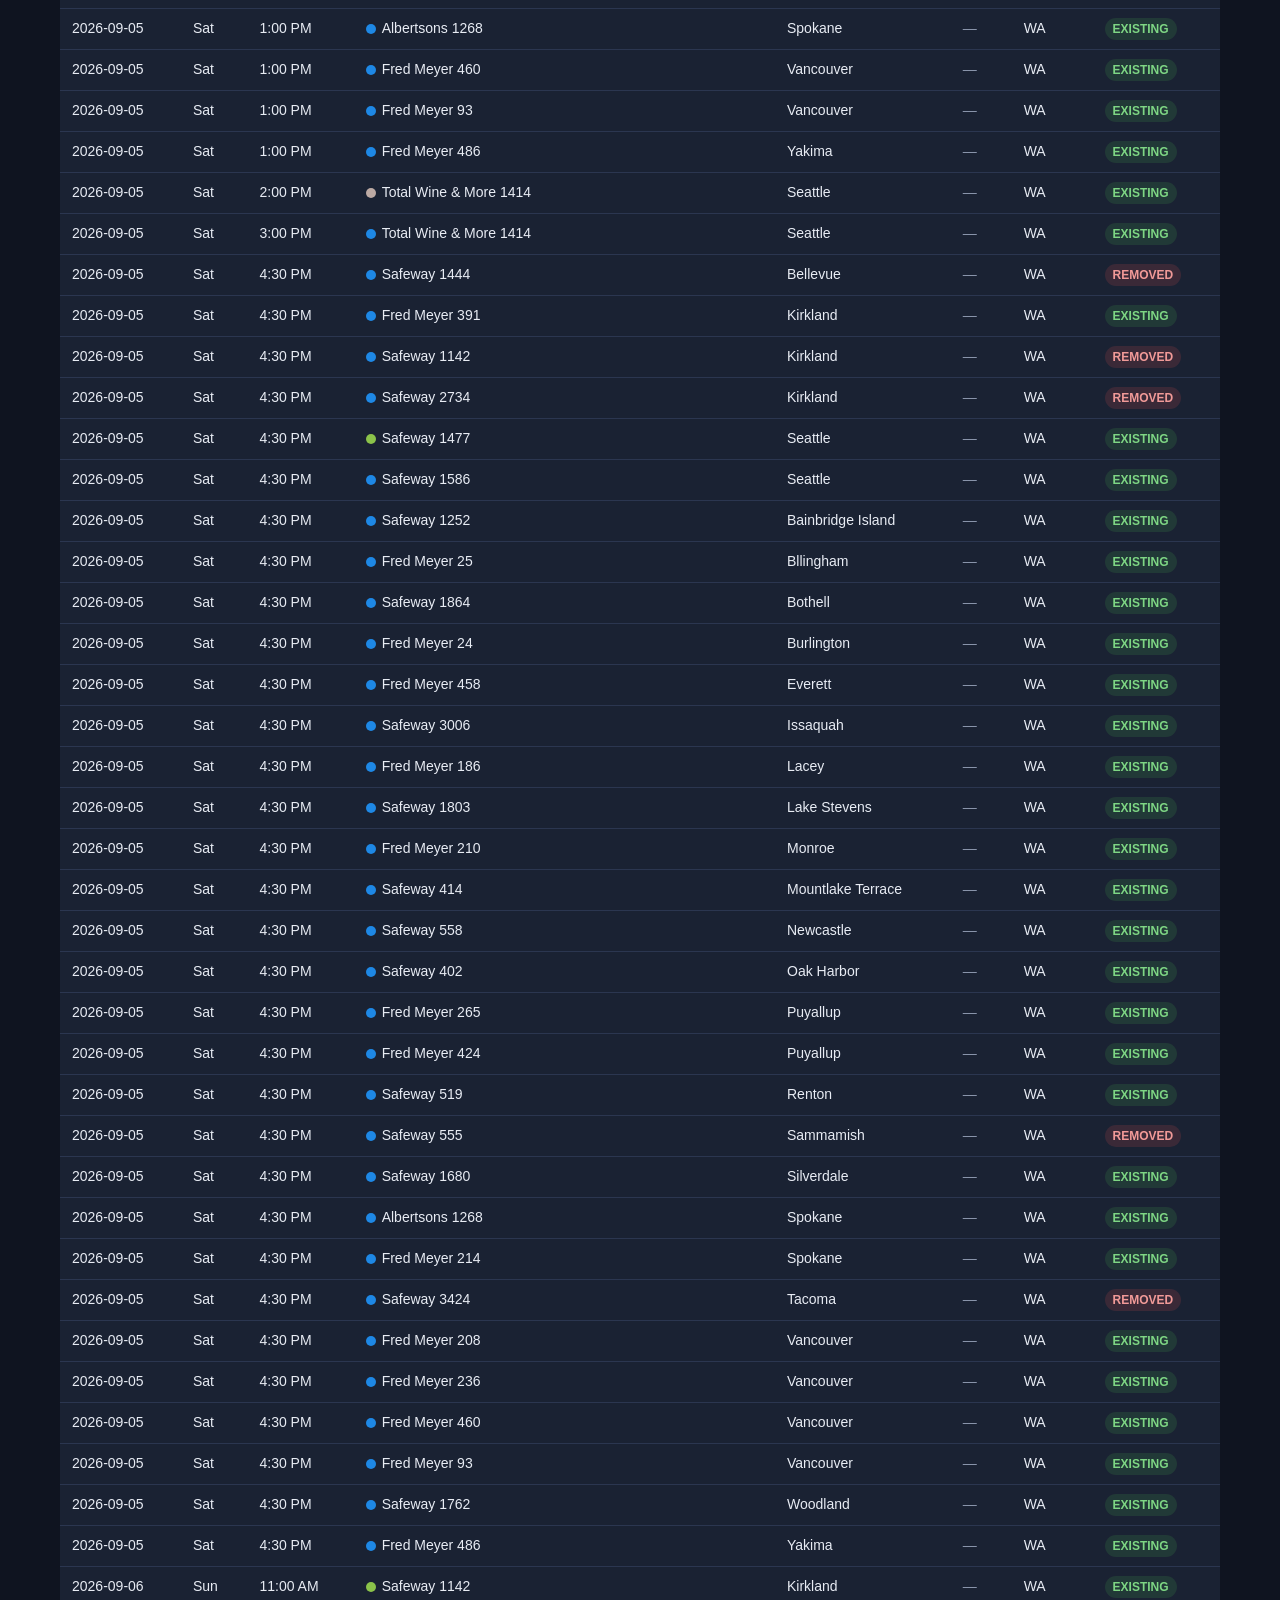
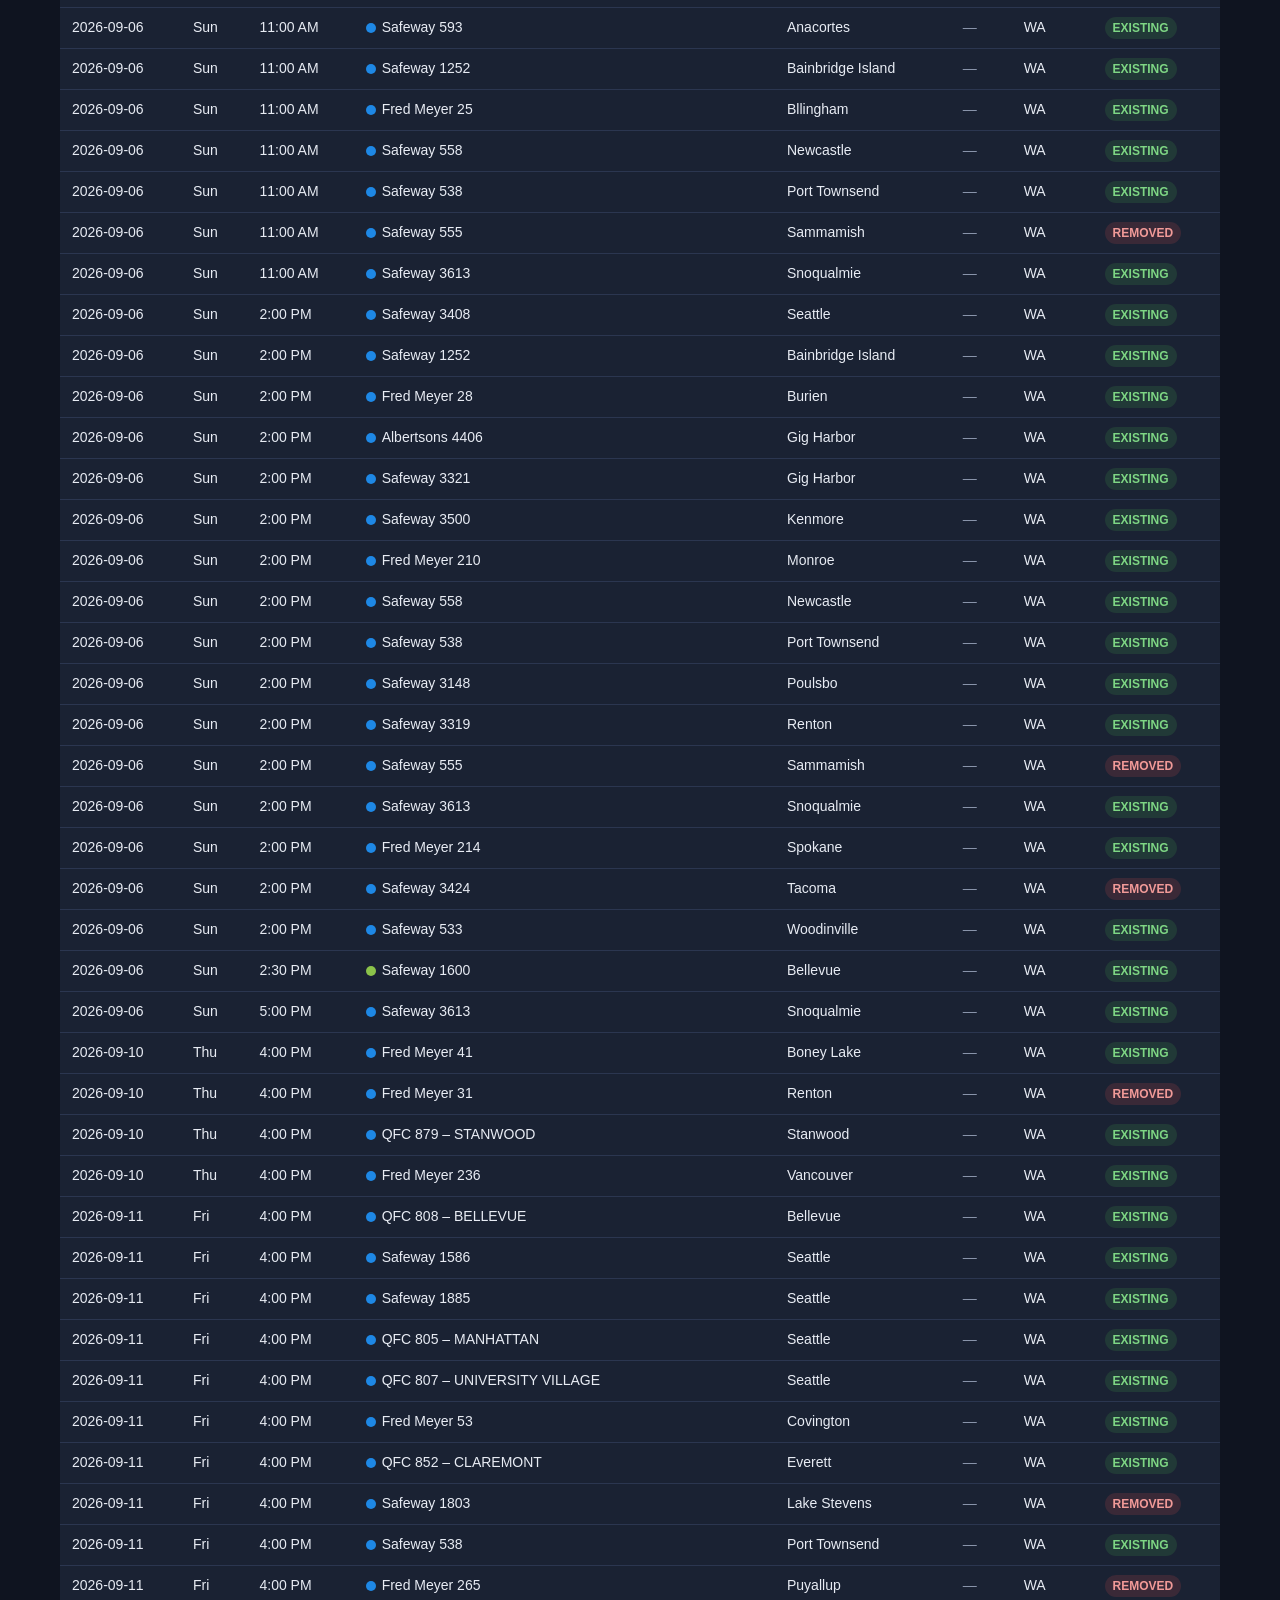
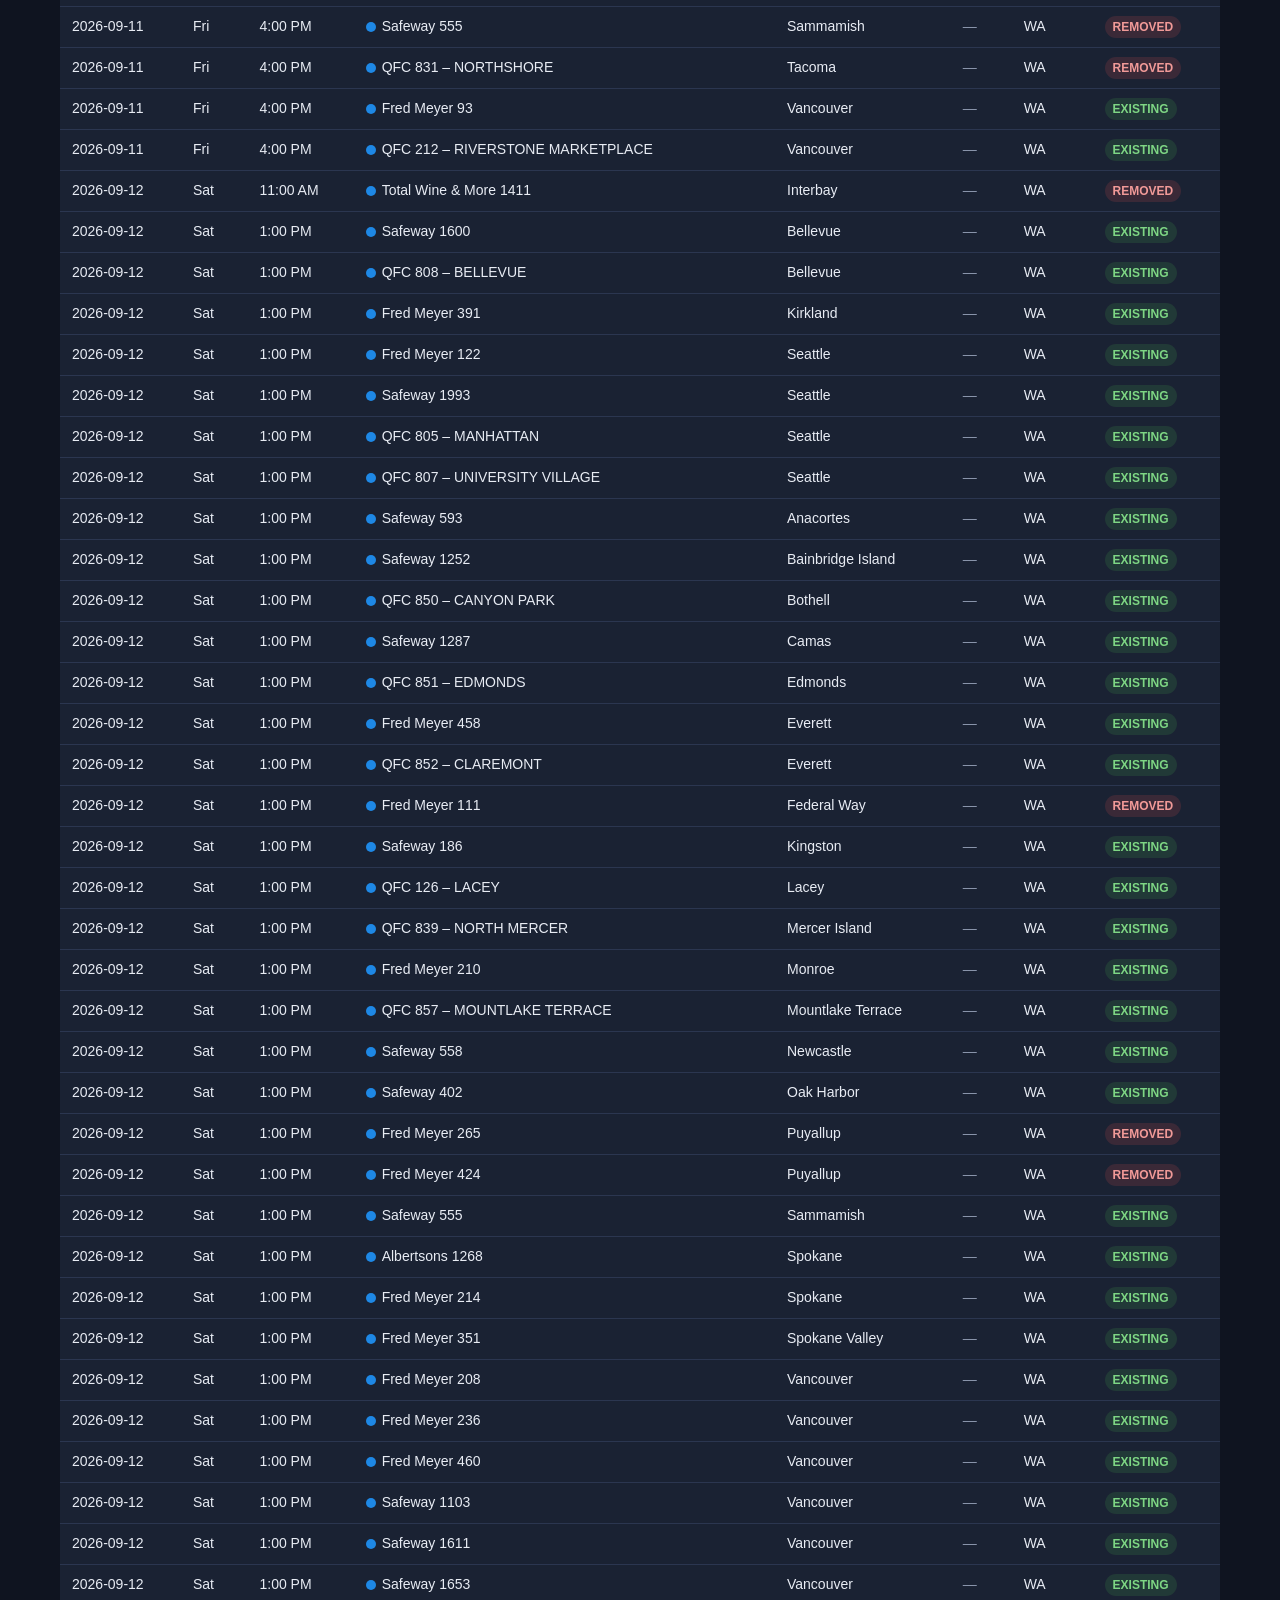
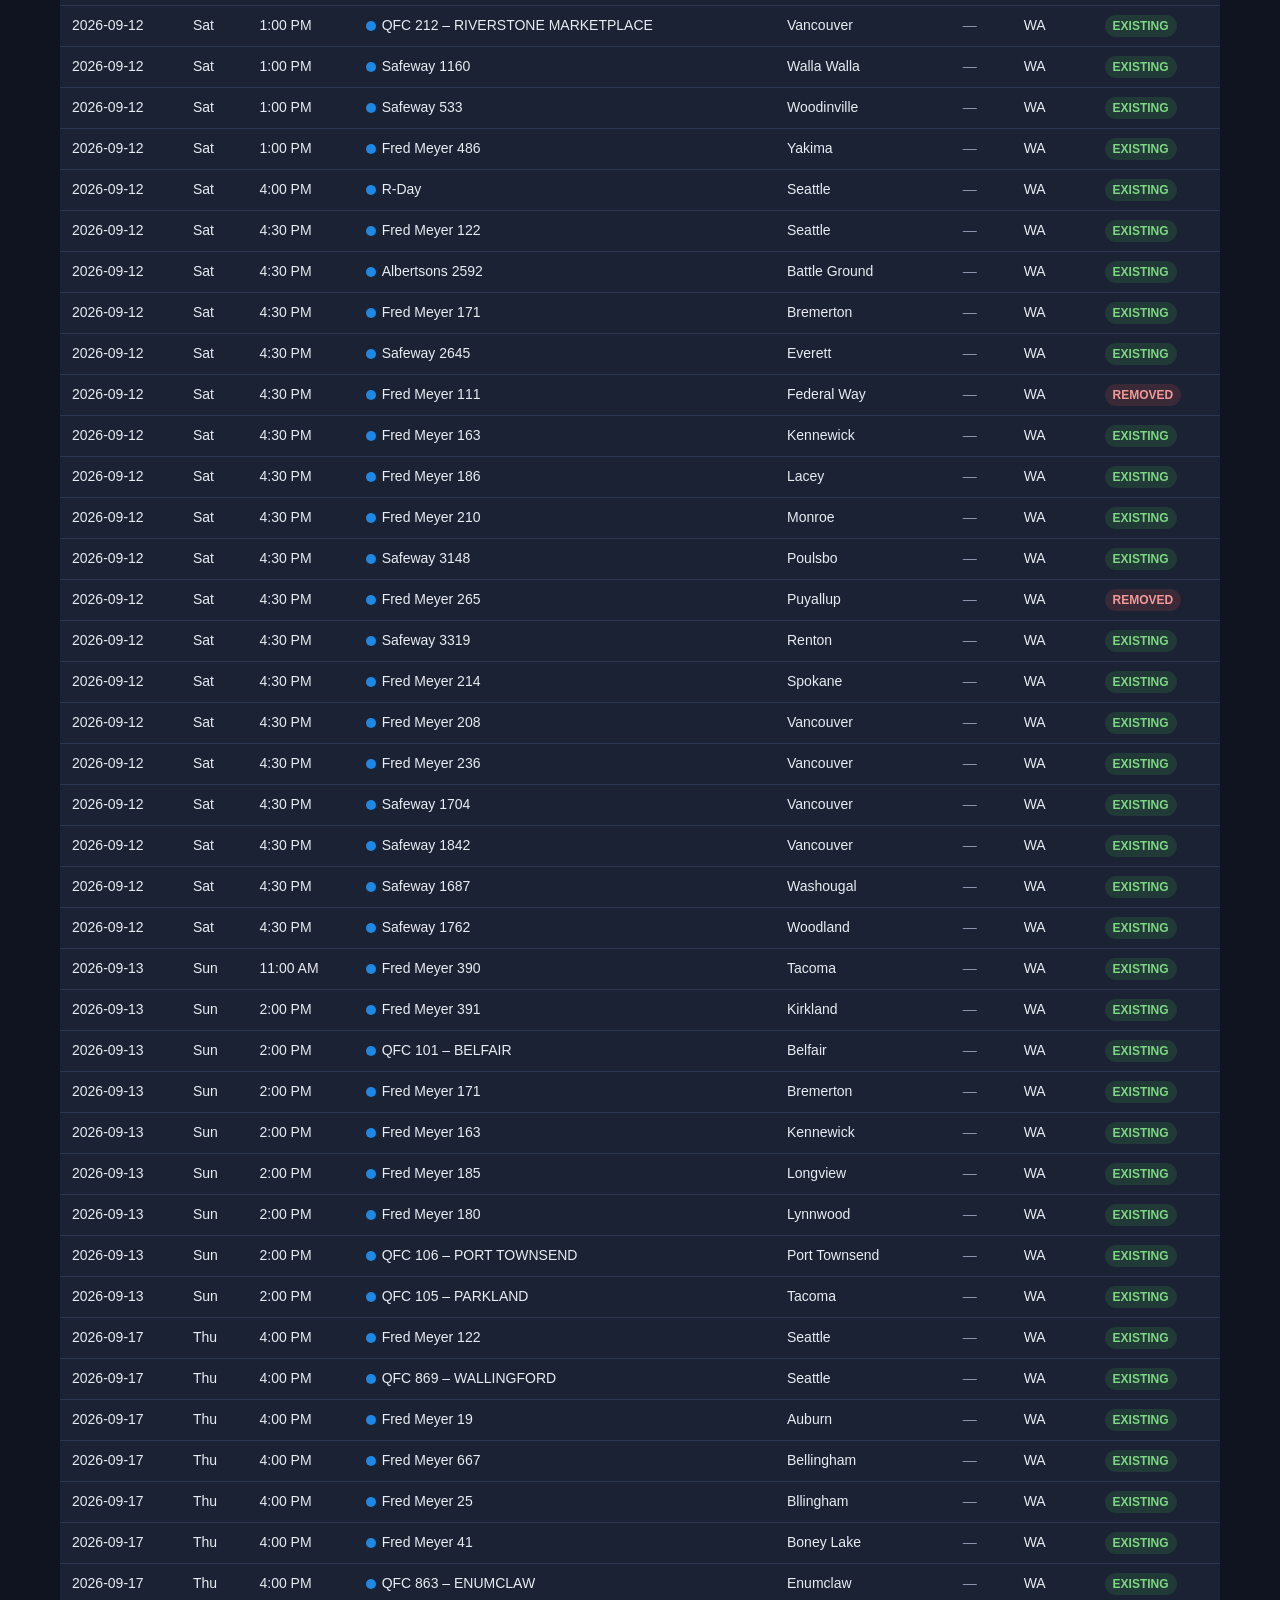
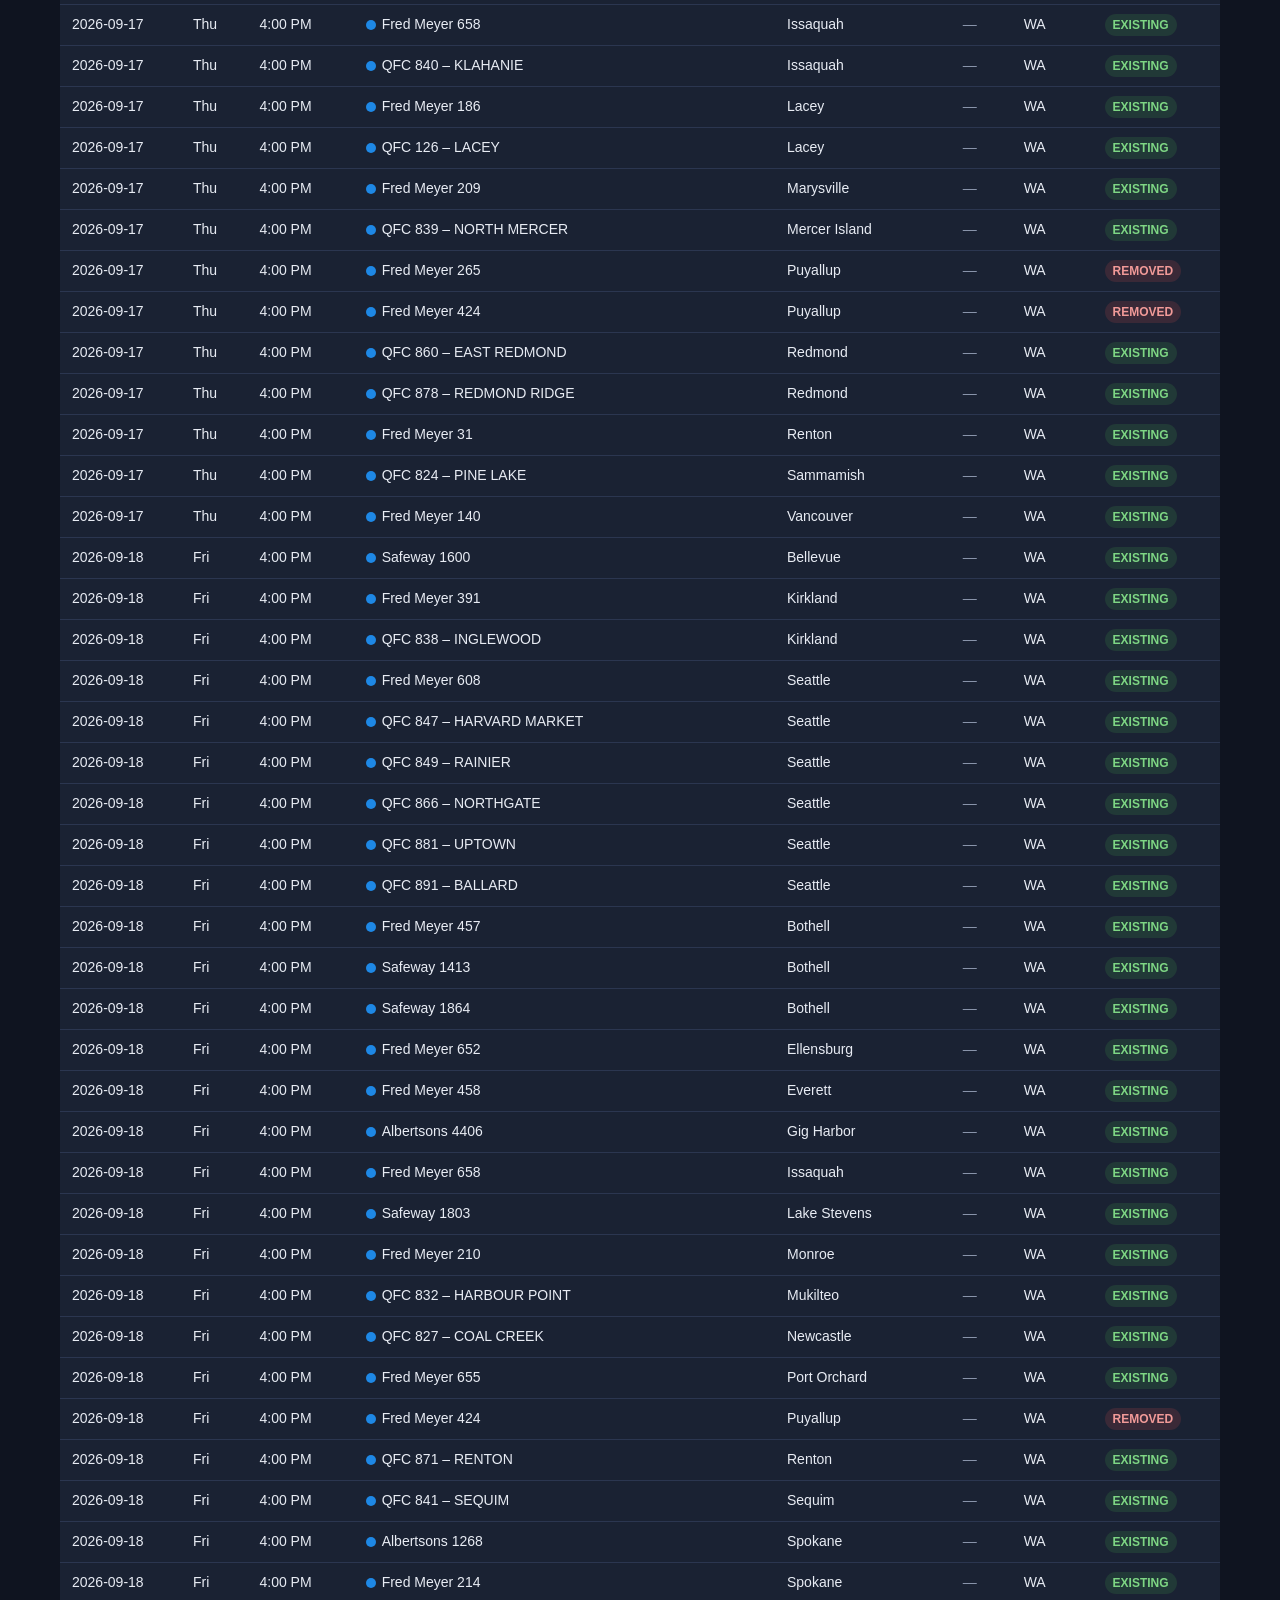
==== commit 09ded8bd: "Add preferred-cities filter (Bellevue, Seattle, Kirkland) Co-authored-by: Copilot App <223556219+Cop" ====
--- a/docs/index.html
+++ b/docs/index.html
@@ -59,6 +59,10 @@
   <div class="filters">
     <input type="search" id="q" placeholder="Search store or city…">
     <select id="month"></select>
+    <select id="pref">
+      <option value="">All cities</option>
+      <option value="1">⭐ Preferred (Bellevue, Seattle, Kirkland)</option>
+    </select>
     <select id="status">
       <option value="">All statuses</option>
       <option value="EXISTING">Existing</option>
@@ -87,15 +91,19 @@
   render();
 });
 
-['q','month','status'].forEach(id => $(id).addEventListener('input', render));
+['q','month','status','pref'].forEach(id => $(id).addEventListener('input', render));
 $('btnList').onclick = () => { view='list'; swap(); };
 $('btnCal').onclick = () => { view='cal'; swap(); };
 function swap(){ $('btnList').classList.toggle('on', view==='list'); $('btnCal').classList.toggle('on', view==='cal'); render(); }
 
+const PREFERRED_CITIES = new Set(['bellevue', 'seattle', 'kirkland']);
+
 function filtered() {
   const q = $('q').value.toLowerCase(), m = $('month').value, s = $('status').value;
+  const pref = $('pref').value === '1';
   return GIGS.filter(g =>
     (!m || g.date.startsWith(m)) && (!s || g.status === s) &&
+    (!pref || PREFERRED_CITIES.has((g.city || '').toLowerCase())) &&
     (!q || (g.store + ' ' + g.city + ' ' + g.storeNum).toLowerCase().includes(q)));
 }
 
